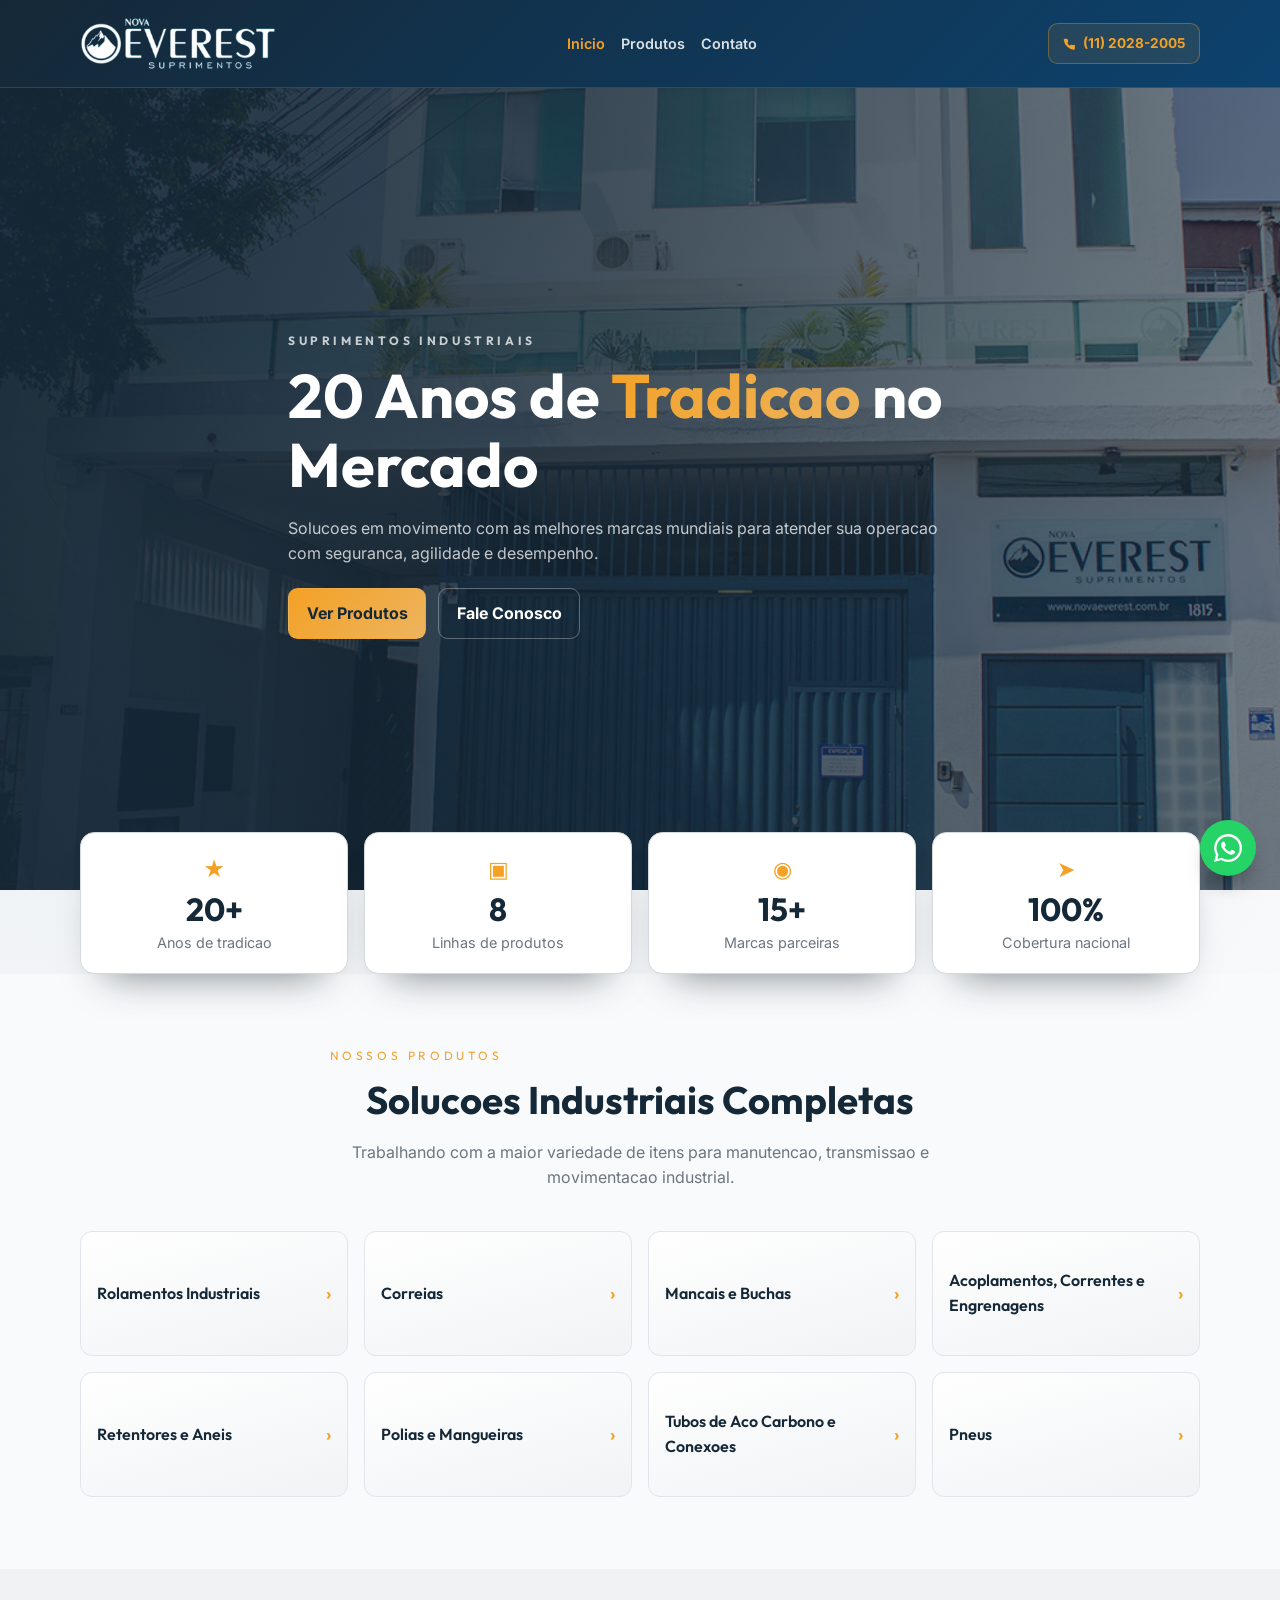
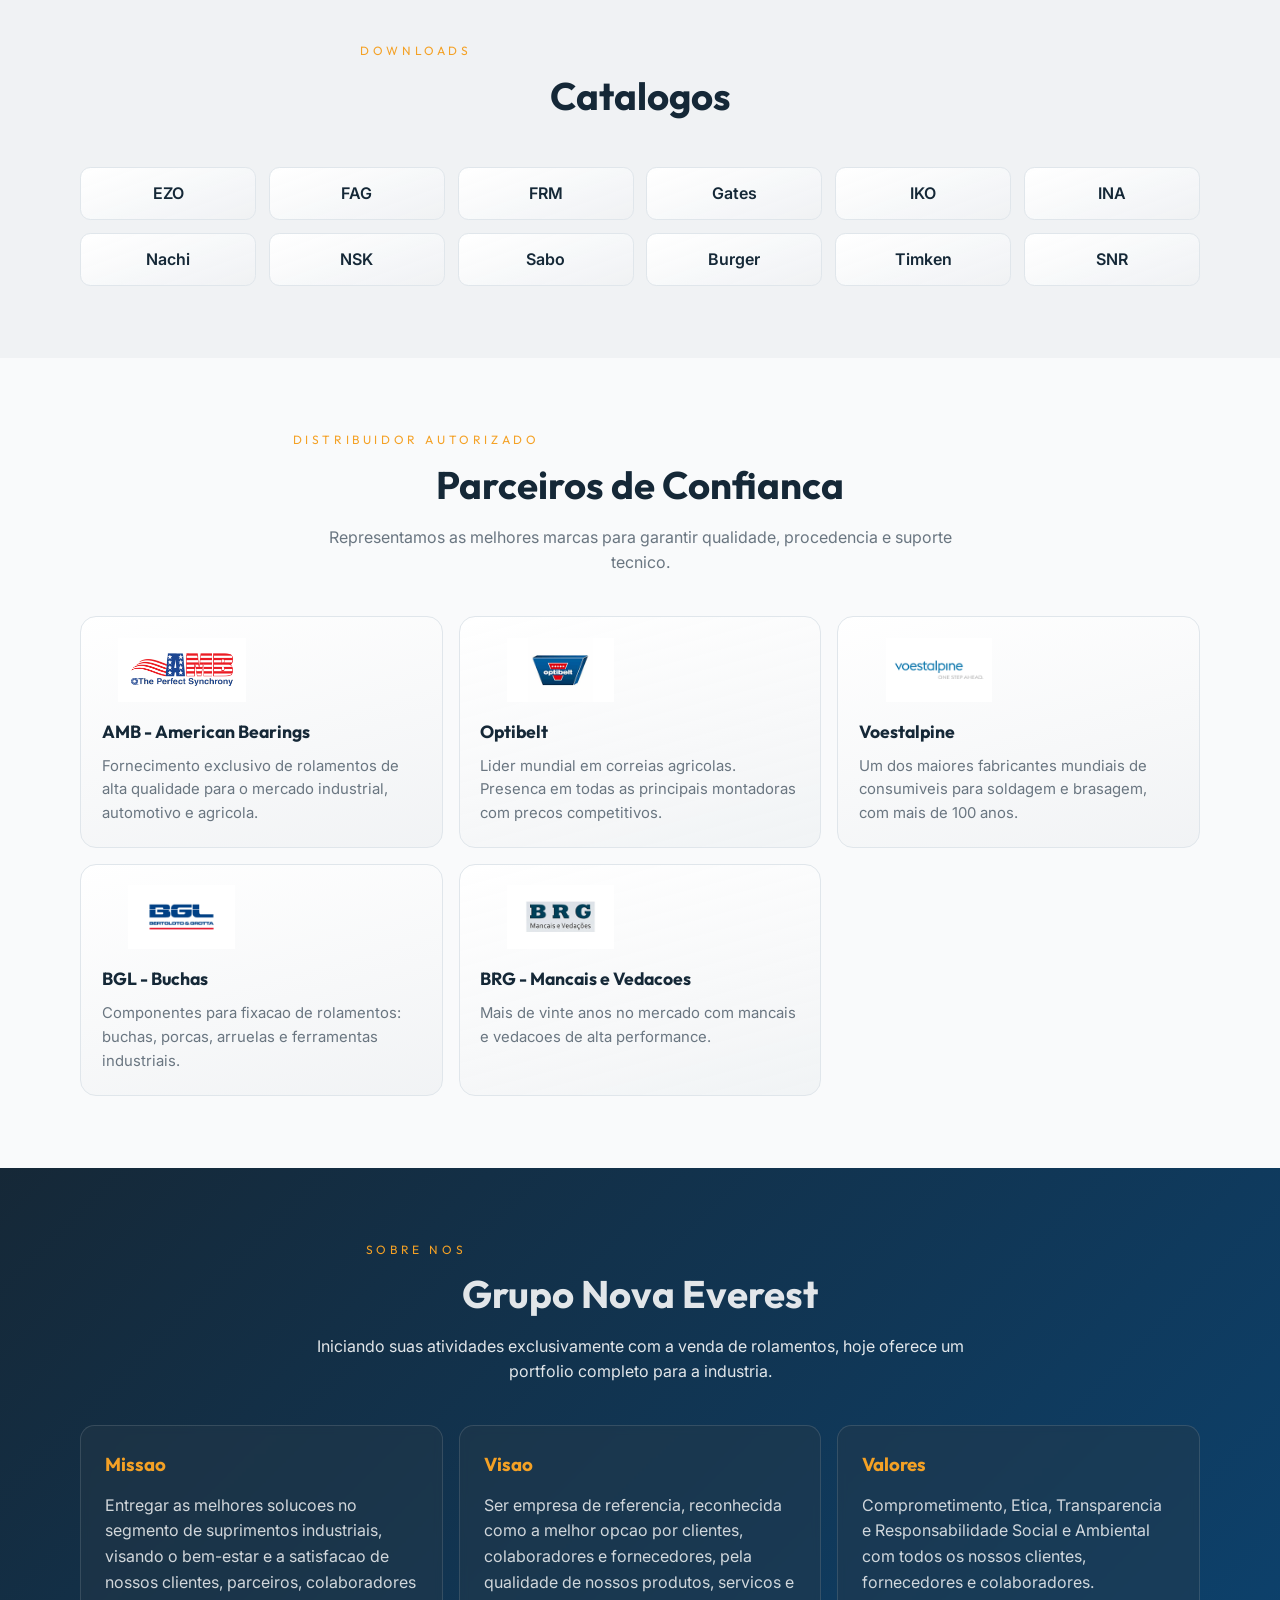
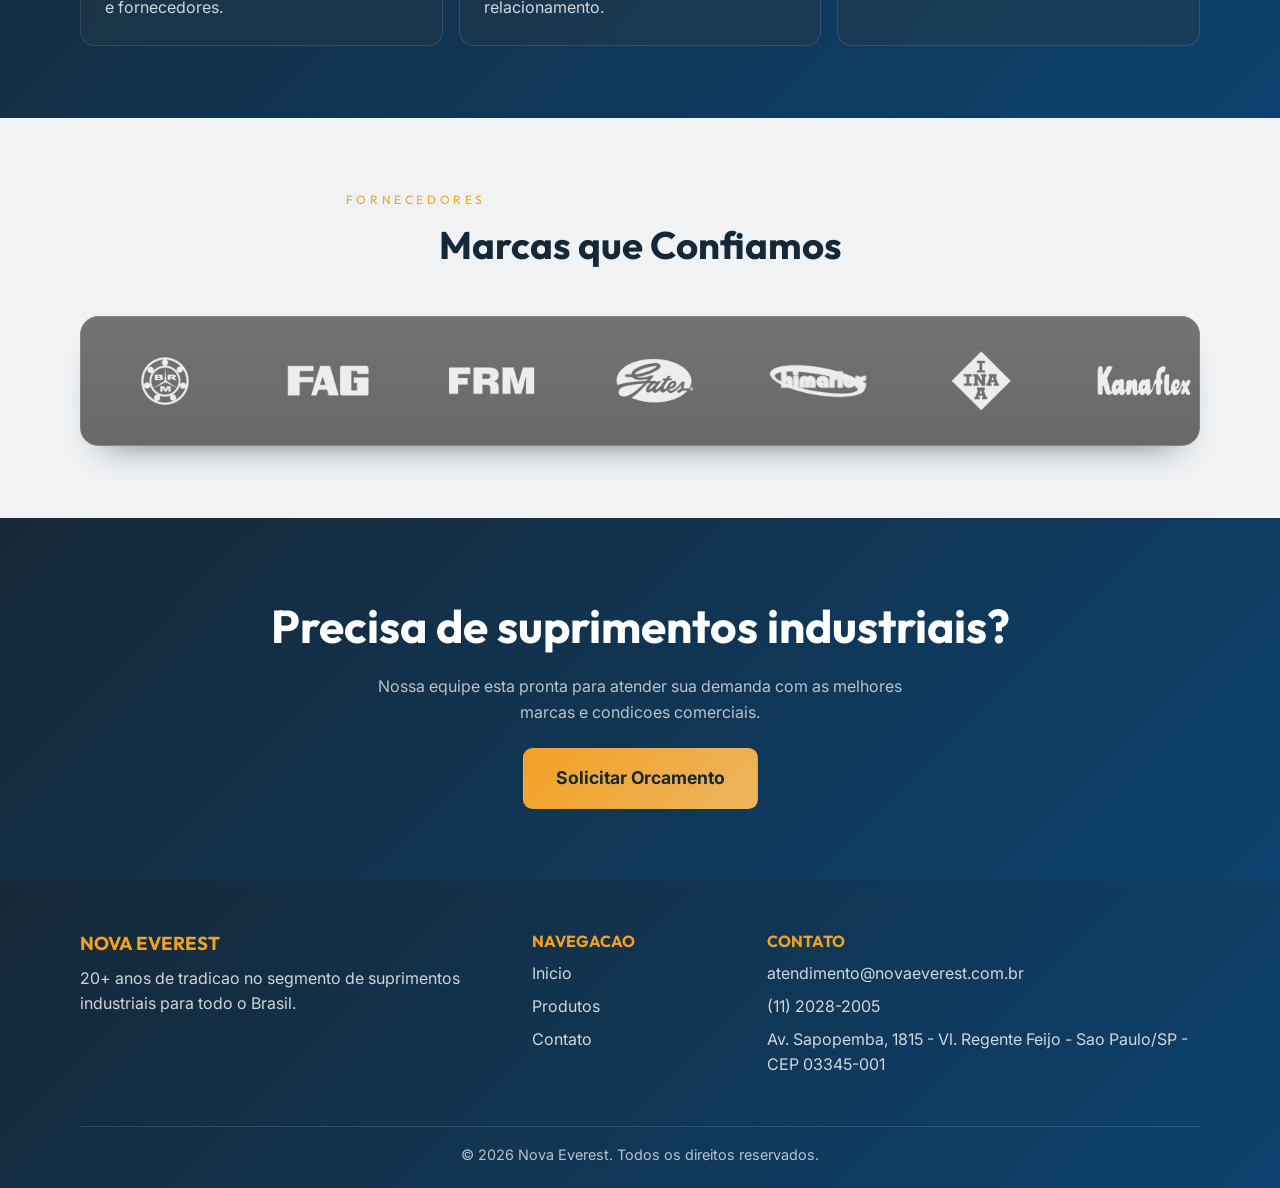
==== index.html @ 8816a041 "feat: recria site Nova Everest com layout atualizado e assets locais" ====
﻿<!doctype html>
<html lang="pt-BR">
  <head>
    <meta charset="UTF-8" />
    <meta name="viewport" content="width=device-width, initial-scale=1.0" />
    <title>Nova Everest | Suprimentos Industriais</title>
    <meta name="description" content="Solucoes em suprimentos industriais com mais de 20 anos de tradicao." />
    <link rel="preconnect" href="https://fonts.googleapis.com" />
    <link rel="preconnect" href="https://fonts.gstatic.com" crossorigin />
    <link href="https://fonts.googleapis.com/css2?family=Inter:wght@400;500;600;700;800;900&family=Outfit:wght@400;500;600;700;800;900&display=swap" rel="stylesheet" />
    <link rel="stylesheet" href="./styles.css" />
    <link rel="icon" type="image/png" href="./assets/favicon-nova-everest-round.png" />
  </head>
  <body>
    <header class="site-header">
      <div class="section-container nav-wrap">
        <a class="brand" href="./index.html" aria-label="Nova Everest">
          <img class="brand-logo" src="./assets/logo-nova-everest-clean.png" alt="Nova Everest" />
        </a>

        <button class="mobile-toggle" type="button" aria-label="Abrir menu" aria-expanded="false" data-menu-toggle>
          <span></span><span></span><span></span>
        </button>

        <nav class="main-nav" data-menu>
          <a class="is-active" href="./index.html">Inicio</a>
          <a href="./produtos.html">Produtos</a>
          <a href="./contato.html">Contato</a>
          <a class="phone-btn phone-btn-mobile" href="tel:+551120282005">(11) 2028-2005</a>
        </nav>

        <a class="phone-btn" href="tel:+551120282005">
          <svg viewBox="0 0 24 24" aria-hidden="true"><path d="M22 16.92v3a2 2 0 0 1-2.18 2A19.78 19.78 0 0 1 3 5.18 2 2 0 0 1 5 3h3a2 2 0 0 1 2 1.72c.12.86.33 1.7.62 2.5a2 2 0 0 1-.45 2.11L9.1 10.4a16 16 0 0 0 4.5 4.5l1.06-1.07a2 2 0 0 1 2.12-.45c.8.29 1.64.5 2.5.62A2 2 0 0 1 22 16.92z"/></svg>
          (11) 2028-2005
        </a>
      </div>
    </header>

    <main>
      <section class="hero section-padding">
        <div class="hero-bg" data-bg-images="./assets/fotos/Frente.jpg,./assets/fotos/16092019-IMG_8804.jpg,./assets/fotos/16092019-IMG_8681-HDR.jpg,./assets/fotos/16092019-IMG_8657-HDR.jpg"></div>
        <div class="section-container hero-content reveal fade-in">
          <p class="kicker">SUPRIMENTOS INDUSTRIAIS</p>
          <h1>20 Anos de <span class="text-gradient-gold">Tradicao</span> no Mercado</h1>
          <p>Solucoes em movimento com as melhores marcas mundiais para atender sua operacao com seguranca, agilidade e desempenho.</p>
          <div class="hero-actions">
            <a class="btn btn-gold" href="./produtos.html">Ver Produtos</a>
            <a class="btn btn-ghost" href="./contato.html">Fale Conosco</a>
          </div>
        </div>
      </section>

      <section class="metrics-wrap">
        <div class="section-container metrics-grid">
          <article class="metric-card reveal slide-up"><span class="metric-icon">★</span><strong>20+</strong><p>Anos de tradicao</p></article>
          <article class="metric-card reveal slide-up"><span class="metric-icon">▣</span><strong>8</strong><p>Linhas de produtos</p></article>
          <article class="metric-card reveal slide-up"><span class="metric-icon">◉</span><strong>15+</strong><p>Marcas parceiras</p></article>
          <article class="metric-card reveal slide-up"><span class="metric-icon">➤</span><strong>100%</strong><p>Cobertura nacional</p></article>
        </div>
      </section>

      <section class="section-padding industrial-texture">
        <div class="section-container">
          <header class="section-heading reveal fade-in">
            <p class="label">NOSSOS PRODUTOS</p>
            <h2>Solucoes Industriais Completas</h2>
            <p>Trabalhando com a maior variedade de itens para manutencao, transmissao e movimentacao industrial.</p>
          </header>
          <div class="product-grid">
            <a href="./produtos.html#rolamentos-industriais" class="product-card">Rolamentos Industriais <span>›</span></a>
            <a href="./produtos.html#correias" class="product-card">Correias <span>›</span></a>
            <a href="./produtos.html#mancais-e-buchas" class="product-card">Mancais e Buchas <span>›</span></a>
            <a href="./produtos.html#acoplamentos-correntes-e-engrenagens" class="product-card">Acoplamentos, Correntes e Engrenagens <span>›</span></a>
            <a href="./produtos.html#retentores-e-aneis" class="product-card">Retentores e Aneis <span>›</span></a>
            <a href="./produtos.html#polias-e-mangueiras" class="product-card">Polias e Mangueiras <span>›</span></a>
            <a href="./produtos.html#tubos-de-aco-carbono-e-conexoes" class="product-card">Tubos de Aco Carbono e Conexoes <span>›</span></a>
            <a href="./produtos.html#pneus" class="product-card">Pneus <span>›</span></a>
          </div>
        </div>
      </section>

      <section class="section-padding surface-alt" id="catalogos">
        <div class="section-container">
          <header class="section-heading reveal fade-in">
            <p class="label">DOWNLOADS</p>
            <h2>Catalogos</h2>
          </header>
          <div class="catalog-grid">
            <a target="_blank" rel="noopener" href="./assets/catalogos/catalogo-ezo.pdf">EZO</a>
            <a target="_blank" rel="noopener" href="./assets/catalogos/catalogo-fag.pdf">FAG</a>
            <a target="_blank" rel="noopener" href="./assets/catalogos/catalogo-frm.pdf">FRM</a>
            <a target="_blank" rel="noopener" href="./assets/catalogos/Catalogo-GATES.pdf">Gates</a>
            <a target="_blank" rel="noopener" href="./assets/catalogos/catalogo-iko.pdf">IKO</a>
            <a target="_blank" rel="noopener" href="./assets/catalogos/catalogo-ina.pdf">INA</a>
            <a target="_blank" rel="noopener" href="./assets/catalogos/catalogo-nachi.pdf">Nachi</a>
            <a target="_blank" rel="noopener" href="./assets/catalogos/catalogo-nsk.pdf">NSK</a>
            <a target="_blank" rel="noopener" href="./assets/catalogos/catalogo-sabo.pdf">Sabo</a>
            <a target="_blank" rel="noopener" href="./assets/catalogos/catalogos-burger.pdf">Burger</a>
            <a target="_blank" rel="noopener" href="./assets/catalogos/catalogo-timken.pdf">Timken</a>
            <a target="_blank" rel="noopener" href="./assets/catalogos/catalogo-snr.pdf">SNR</a>
          </div>
        </div>
      </section>

      <section class="section-padding">
        <div class="section-container">
          <header class="section-heading reveal fade-in">
            <p class="label">DISTRIBUIDOR AUTORIZADO</p>
            <h2>Parceiros de Confianca</h2>
            <p>Representamos as melhores marcas para garantir qualidade, procedencia e suporte tecnico.</p>
          </header>
          <div class="partner-grid">
            <article class="partner-card"><img src="./assets/distribuidores/Logo-AMB.png" alt="AMB" loading="lazy"/><h3>AMB - American Bearings</h3><p>Fornecimento exclusivo de rolamentos de alta qualidade para o mercado industrial, automotivo e agricola.</p></article>
            <article class="partner-card"><img src="./assets/distribuidores/parceiro03.png" alt="Optibelt" loading="lazy"/><h3>Optibelt</h3><p>Lider mundial em correias agricolas. Presenca em todas as principais montadoras com precos competitivos.</p></article>
            <article class="partner-card"><img src="./assets/distribuidores/parceiro01.png" alt="Voestalpine" loading="lazy"/><h3>Voestalpine</h3><p>Um dos maiores fabricantes mundiais de consumiveis para soldagem e brasagem, com mais de 100 anos.</p></article>
            <article class="partner-card"><img src="./assets/distribuidores/parceiro02.png" alt="BGL" loading="lazy"/><h3>BGL - Buchas</h3><p>Componentes para fixacao de rolamentos: buchas, porcas, arruelas e ferramentas industriais.</p></article>
            <article class="partner-card"><img src="./assets/distribuidores/parceiro04.png" alt="BRG" loading="lazy"/><h3>BRG - Mancais e Vedacoes</h3><p>Mais de vinte anos no mercado com mancais e vedacoes de alta performance.</p></article>
          </div>
        </div>
      </section>

      <section class="section-padding gradient-navy">
        <div class="section-container">
          <header class="section-heading section-heading-light reveal fade-in">
            <p class="label">SOBRE NOS</p>
            <h2>Grupo Nova Everest</h2>
            <p>Iniciando suas atividades exclusivamente com a venda de rolamentos, hoje oferece um portfolio completo para a industria.</p>
          </header>
          <div class="mvv-grid">
            <article class="mvv-card"><h3>Missao</h3><p>Entregar as melhores solucoes no segmento de suprimentos industriais, visando o bem-estar e a satisfacao de nossos clientes, parceiros, colaboradores e fornecedores.</p></article>
            <article class="mvv-card"><h3>Visao</h3><p>Ser empresa de referencia, reconhecida como a melhor opcao por clientes, colaboradores e fornecedores, pela qualidade de nossos produtos, servicos e relacionamento.</p></article>
            <article class="mvv-card"><h3>Valores</h3><p>Comprometimento, Etica, Transparencia e Responsabilidade Social e Ambiental com todos os nossos clientes, fornecedores e colaboradores.</p></article>
          </div>
        </div>
      </section>

      <section class="section-padding surface-alt">
        <div class="section-container">
          <header class="section-heading reveal fade-in">
            <p class="label">FORNECEDORES</p>
            <h2>Marcas que Confiamos</h2>
          </header>
          <div class="logo-marquee" aria-label="Marcas fornecedoras">
            <div class="logo-track">
              <img src="./assets/fornecedores/logo15.png" alt="Fornecedor 15" loading="lazy" />
              <img src="./assets/fornecedores/logo01.png" alt="Fornecedor 1" loading="lazy" />
              <img src="./assets/fornecedores/logo03.png" alt="Fornecedor 3" loading="lazy" />
              <img src="./assets/fornecedores/logo05.png" alt="Fornecedor 5" loading="lazy" />
              <img src="./assets/fornecedores/logo02.png" alt="Fornecedor 2" loading="lazy" />
              <img src="./assets/fornecedores/logo08.png" alt="Fornecedor 8" loading="lazy" />
              <img src="./assets/fornecedores/logo13.png" alt="Fornecedor 13" loading="lazy" />
              <img src="./assets/fornecedores/logo12.png" alt="Fornecedor 12" loading="lazy" />
              <img src="./assets/fornecedores/logo04.png" alt="Fornecedor 4" loading="lazy" />
              <img src="./assets/fornecedores/logo11.png" alt="Fornecedor 11" loading="lazy" />
              <img src="./assets/fornecedores/logo14.png" alt="Fornecedor 14" loading="lazy" />
              <img src="./assets/fornecedores/logo09.png" alt="Fornecedor 9" loading="lazy" />
              <img src="./assets/fornecedores/logo07.png" alt="Fornecedor 7" loading="lazy" />
              <img src="./assets/fornecedores/logo06.png" alt="Fornecedor 6" loading="lazy" />
              <img src="./assets/fornecedores/logo10.png" alt="Fornecedor 10" loading="lazy" />

              <img src="./assets/fornecedores/logo15.png" alt="" loading="lazy" aria-hidden="true" />
              <img src="./assets/fornecedores/logo01.png" alt="" loading="lazy" aria-hidden="true" />
              <img src="./assets/fornecedores/logo03.png" alt="" loading="lazy" aria-hidden="true" />
              <img src="./assets/fornecedores/logo05.png" alt="" loading="lazy" aria-hidden="true" />
              <img src="./assets/fornecedores/logo02.png" alt="" loading="lazy" aria-hidden="true" />
              <img src="./assets/fornecedores/logo08.png" alt="" loading="lazy" aria-hidden="true" />
              <img src="./assets/fornecedores/logo13.png" alt="" loading="lazy" aria-hidden="true" />
              <img src="./assets/fornecedores/logo12.png" alt="" loading="lazy" aria-hidden="true" />
              <img src="./assets/fornecedores/logo04.png" alt="" loading="lazy" aria-hidden="true" />
              <img src="./assets/fornecedores/logo11.png" alt="" loading="lazy" aria-hidden="true" />
              <img src="./assets/fornecedores/logo14.png" alt="" loading="lazy" aria-hidden="true" />
              <img src="./assets/fornecedores/logo09.png" alt="" loading="lazy" aria-hidden="true" />
              <img src="./assets/fornecedores/logo07.png" alt="" loading="lazy" aria-hidden="true" />
              <img src="./assets/fornecedores/logo06.png" alt="" loading="lazy" aria-hidden="true" />
              <img src="./assets/fornecedores/logo10.png" alt="" loading="lazy" aria-hidden="true" />
            </div>
          </div>
        </div>
      </section>

      <section class="section-padding gradient-navy final-cta">
        <div class="section-container reveal fade-in">
          <h2>Precisa de suprimentos industriais?</h2>
          <p>Nossa equipe esta pronta para atender sua demanda com as melhores marcas e condicoes comerciais.</p>
          <a class="btn btn-gold btn-lg" href="./contato.html">Solicitar Orcamento</a>
        </div>
      </section>
    </main>

    <footer class="site-footer">
      <div class="section-container footer-grid">
        <div>
          <h3>NOVA EVEREST</h3>
          <p>20+ anos de tradicao no segmento de suprimentos industriais para todo o Brasil.</p>
        </div>
        <div>
          <h4>NAVEGACAO</h4>
          <a href="./index.html">Inicio</a>
          <a href="./produtos.html">Produtos</a>
          <a href="./contato.html">Contato</a>
        </div>
        <div>
          <h4>CONTATO</h4>
          <a href="mailto:atendimento@novaeverest.com.br">atendimento@novaeverest.com.br</a>
          <a href="tel:+551120282005">(11) 2028-2005</a>
          <p>Av. Sapopemba, 1815 - Vl. Regente Feijo - Sao Paulo/SP - CEP 03345-001</p>
        </div>
      </div>
      <div class="section-container footer-copy">© 2026 Nova Everest. Todos os direitos reservados.</div>
    </footer>

    <a class="whatsapp-float" href="https://wa.me/551120282005" target="_blank" rel="noopener" aria-label="Falar no WhatsApp">
      <svg viewBox="0 0 24 24" aria-hidden="true"><path d="M20.52 3.48A11.86 11.86 0 0 0 12.06 0 11.94 11.94 0 0 0 1.68 17.87L0 24l6.3-1.65A11.93 11.93 0 0 0 12 24h.05A11.95 11.95 0 0 0 24 12.06a11.85 11.85 0 0 0-3.48-8.58Zm-8.46 18.5h-.04a9.88 9.88 0 0 1-5.03-1.38l-.36-.21-3.74.98 1-3.65-.24-.37a9.9 9.9 0 1 1 8.41 4.63Zm5.43-7.41c-.3-.15-1.76-.87-2.03-.97-.27-.1-.47-.15-.66.15-.2.3-.76.97-.93 1.16-.17.2-.34.23-.64.08-.3-.15-1.26-.46-2.4-1.46a8.98 8.98 0 0 1-1.66-2.06c-.18-.3-.02-.46.13-.6.13-.13.3-.34.45-.5.15-.17.2-.3.3-.5.1-.2.05-.37-.02-.52-.08-.15-.67-1.62-.92-2.22-.24-.57-.48-.5-.66-.5h-.56c-.2 0-.52.08-.8.37-.27.3-1.03 1-1.03 2.45 0 1.45 1.05 2.86 1.2 3.06.15.2 2.06 3.14 5 4.4.7.3 1.25.48 1.67.61.7.22 1.33.19 1.84.12.56-.08 1.76-.72 2-1.42.25-.7.25-1.3.17-1.42-.08-.12-.27-.2-.57-.35Z"/></svg>
    </a>

    <script src="./script.js"></script>
  </body>
</html>
---- styles.css ----
﻿:root {
  --navy: 207 44% 15%;
  --navy-light: 207 30% 22%;
  --petrol: 207 80% 24%;
  --petrol-light: 207 60% 35%;
  --gold: 36 90% 55%;
  --gold-light: 36 80% 65%;
  --steel: 210 10% 60%;
  --steel-light: 210 15% 85%;
  --surface: 210 20% 98%;
  --surface-alt: 210 15% 95%;
  --background: 210 20% 98%;
  --foreground: 207 44% 15%;
  --card: 0 0% 100%;
  --muted-foreground: 207 10% 46%;
  --border: 210 20% 90%;
}

* { box-sizing: border-box; }
html { scroll-behavior: smooth; }
body {
  margin: 0;
  font-family: "Inter", sans-serif;
  background:
    radial-gradient(circle at 12% 4%, hsl(var(--petrol) / 0.07), transparent 35%),
    hsl(var(--background));
  color: hsl(var(--foreground));
  line-height: 1.6;
}

a { color: inherit; text-decoration: none; }
img { max-width: 100%; display: block; }

.section-container {
  width: min(1120px, 100% - 2rem);
  margin-inline: auto;
}

.section-padding {
  padding-block: 4.5rem;
}
.surface-alt { background: hsl(var(--surface-alt)); }
.gradient-navy {
  background: linear-gradient(135deg, hsl(var(--navy)), hsl(var(--petrol)));
}
.text-gradient-gold {
  background: linear-gradient(135deg, hsl(var(--gold)), hsl(var(--gold-light)));
  -webkit-background-clip: text;
  background-clip: text;
  color: transparent;
}
.industrial-texture {
  background-image:
    linear-gradient(hsl(var(--surface)), hsl(var(--surface))),
    radial-gradient(circle at 1px 1px, hsl(var(--navy) / 0.1) 1px, transparent 1px);
  background-size: auto, 22px 22px;
}

.site-header {
  position: fixed;
  inset: 0 0 auto;
  z-index: 50;
  background: linear-gradient(135deg, hsl(var(--navy)), hsl(var(--petrol)));
  border-bottom: 1px solid hsl(var(--gold) / 0.2);
}

.nav-wrap {
  min-height: 5.45rem;
  display: flex;
  align-items: center;
  justify-content: space-between;
  gap: 1rem;
}

.brand { display: flex; align-items: center; gap: 0.75rem; }
.brand-logo {
  width: 196px;
  height: 58px;
  object-fit: contain;
  object-position: left center;
}

.main-nav { display: flex; align-items: center; gap: 1rem; }
.main-nav a {
  color: hsl(0 0% 100% / 0.85);
  font-size: 0.9rem;
  font-weight: 600;
}
.main-nav a:hover,
.main-nav a.is-active { color: hsl(var(--gold)); }

.phone-btn {
  display: inline-flex;
  align-items: center;
  gap: 0.45rem;
  color: hsl(var(--gold));
  border: 1px solid hsl(var(--gold) / 0.35);
  background: hsl(var(--gold) / 0.1);
  padding: 0.55rem 0.85rem;
  border-radius: 0.6rem;
  font-weight: 700;
  font-size: 0.85rem;
}
.phone-btn svg {
  width: 14px;
  height: 14px;
  fill: currentColor;
}
.phone-btn-mobile { display: none; }

.mobile-toggle {
  display: none;
  background: transparent;
  border: 1px solid hsl(var(--gold) / 0.4);
  border-radius: 0.5rem;
  width: 44px;
  height: 44px;
  padding: 0.55rem;
}
.mobile-toggle span {
  display: block;
  height: 2px;
  width: 100%;
  background: #fff;
}
.mobile-toggle span + span { margin-top: 6px; }

.hero {
  min-height: 90vh;
  position: relative;
  display: flex;
  align-items: center;
  margin-top: 5rem;
  overflow: hidden;
}
.hero-bg {
  position: absolute;
  inset: 0;
  background-image: linear-gradient(90deg, hsl(var(--navy) / 0.95), hsl(var(--navy) / 0.8), hsl(var(--navy) / 0.6)), url('./assets/fotos/Frente.jpg');
  background-size: cover;
  background-position: center;
  transition: opacity 0.6s ease;
  animation: hero-pan 18s ease-in-out infinite alternate;
}
.hero-bg.is-fading {
  opacity: 0.35;
}
.hero-content {
  position: relative;
  z-index: 2;
  max-width: 44rem;
}
.kicker {
  margin: 0;
  font-family: "Outfit", sans-serif;
  color: hsl(var(--gold));
  letter-spacing: 0.3em;
  text-transform: uppercase;
  font-weight: 700;
  font-size: 0.75rem;
}
.hero h1,
.page-head h1 {
  margin: 0.75rem 0;
  font-family: "Outfit", sans-serif;
  font-size: clamp(2.1rem, 4.8vw, 4rem);
  color: #fff;
  line-height: 1.12;
}
.hero p,
.page-head p { color: hsl(0 0% 100% / 0.75); max-width: 42rem; }
.hero-actions { display: flex; flex-wrap: wrap; gap: 0.75rem; margin-top: 1.3rem; }

.btn {
  display: inline-flex;
  align-items: center;
  justify-content: center;
  border-radius: 0.6rem;
  border: 1px solid transparent;
  padding: 0.75rem 1.1rem;
  font-weight: 700;
  transition: 180ms ease;
}
.btn:hover { transform: translateY(-2px); }
.btn-gold {
  background: linear-gradient(135deg, hsl(var(--gold)), hsl(var(--gold-light)));
  color: hsl(var(--navy));
}
.btn-ghost {
  border-color: hsl(0 0% 100% / 0.3);
  color: #fff;
}
.btn-ghost:hover { background: hsl(0 0% 100% / 0.1); }
.btn-primary { background: hsl(var(--petrol)); color: #fff; width: 100%; }
.btn-whatsapp { background: #25d366; color: #fff; width: 100%; }
.btn-lg { font-size: 1.1rem; padding: 0.95rem 2rem; }

.metrics-wrap { margin-top: -3.6rem; position: relative; z-index: 3; }
.metrics-grid {
  display: grid;
  grid-template-columns: repeat(4, 1fr);
  gap: 1rem;
}
.metric-card {
  background: hsl(0 0% 100%);
  border-radius: 0.9rem;
  box-shadow: 0 24px 42px -26px hsl(var(--navy) / 0.65);
  border: 1px solid hsl(var(--steel-light));
  text-align: center;
  padding: 1.15rem;
}
.metric-card strong {
  display: block;
  font-family: "Outfit", sans-serif;
  font-size: 2rem;
  line-height: 1;
  margin: 0.4rem 0;
}
.metric-card p { margin: 0; color: hsl(var(--muted-foreground)); font-size: 0.9rem; }
.metric-icon { color: hsl(var(--gold)); font-size: 1.35rem; }

.section-heading { text-align: center; margin-bottom: 2.5rem; }
.section-heading .label {
  margin: 0 0 0.35rem;
  font-family: "Outfit", sans-serif;
  color: hsl(var(--gold));
  text-transform: uppercase;
  letter-spacing: 0.3em;
  font-size: 0.75rem;
  display: block;
  width: 100%;
  text-align: center;
}
.section-heading h2 {
  margin: 0;
  font-family: "Outfit", sans-serif;
  font-size: clamp(1.8rem, 3vw, 2.6rem);
  text-align: center;
}
.section-heading p { color: hsl(var(--muted-foreground)); max-width: 42rem; margin: 0.5rem auto 0; }
.section-heading-light h2,
.section-heading-light p { color: hsl(0 0% 100% / 0.88); }

.product-grid {
  display: grid;
  grid-template-columns: repeat(4, minmax(0, 1fr));
  gap: 1rem;
}
.product-card {
  background:
    linear-gradient(165deg, hsl(0 0% 100% / 0.96), hsl(var(--surface-alt) / 0.92));
  border: 1px solid hsl(var(--border));
  border-radius: 0.75rem;
  padding: 1rem;
  min-height: 125px;
  font-family: "Outfit", sans-serif;
  font-weight: 600;
  display: flex;
  justify-content: space-between;
  align-items: center;
  gap: 0.75rem;
  transition: 180ms ease;
}
.product-card span { color: hsl(var(--gold)); font-size: 1.2rem; }
.product-card:hover {
  transform: translateY(-4px);
  border-color: hsl(var(--gold) / 0.5);
  box-shadow: 0 12px 24px -18px hsl(var(--navy) / 0.45);
}

.catalog-grid {
  display: grid;
  grid-template-columns: repeat(6, minmax(0, 1fr));
  gap: 0.8rem;
}
.catalog-grid a {
  border: 1px solid hsl(var(--border));
  background: linear-gradient(160deg, hsl(0 0% 100% / 0.98), hsl(var(--surface-alt) / 0.95));
  border-radius: 0.65rem;
  padding: 0.8rem 0.65rem;
  text-align: center;
  font-weight: 600;
  transition: 180ms ease;
}
.catalog-grid a:hover {
  border-color: hsl(var(--gold) / 0.5);
  color: hsl(var(--petrol));
}
.catalog-grid-large { grid-template-columns: repeat(4, minmax(0, 1fr)); }

.partner-grid {
  display: grid;
  grid-template-columns: repeat(3, minmax(0, 1fr));
  gap: 1rem;
}
.partner-card {
  background: linear-gradient(165deg, hsl(0 0% 100% / 0.98), hsl(var(--surface-alt) / 0.9));
  border: 1px solid hsl(var(--border));
  border-radius: 1rem;
  padding: 1.3rem;
  transition: 180ms ease;
}
.partner-card:hover {
  transform: translateY(-4px);
  box-shadow: 0 20px 28px -24px hsl(var(--navy) / 0.6);
}
.partner-card img {
  height: 64px;
  width: min(100%, 160px);
  object-fit: contain;
  margin-bottom: 1rem;
}
.partner-card h3 {
  margin: 0;
  font-family: "Outfit", sans-serif;
  font-size: 1.1rem;
}
.partner-card p { margin: 0.55rem 0 0; color: hsl(var(--muted-foreground)); font-size: 0.93rem; }

.mvv-grid {
  margin-top: 2rem;
  display: grid;
  grid-template-columns: repeat(3, minmax(0, 1fr));
  gap: 1rem;
}
.mvv-card {
  background: hsl(var(--navy-light) / 0.45);
  border: 1px solid hsl(0 0% 100% / 0.12);
  border-radius: 0.9rem;
  padding: 1.5rem;
  backdrop-filter: blur(4px);
}
.mvv-card h3 {
  margin: 0;
  color: hsl(var(--gold));
  font-family: "Outfit", sans-serif;
}
.mvv-card p { margin: 0.8rem 0 0; color: hsl(0 0% 100% / 0.8); }

.logo-marquee {
  overflow: hidden;
  background: linear-gradient(180deg, hsl(0 0% 45%), hsl(0 0% 41%));
  border-radius: 1.15rem;
  border: 1px solid hsl(0 0% 100% / 0.15);
  padding: 1.7rem 1rem;
  box-shadow: 0 20px 34px -24px hsl(var(--navy) / 0.7);
}
.logo-track {
  display: flex;
  align-items: center;
  gap: 1.7rem;
  width: max-content;
  animation: marquee 30s linear infinite;
}
.logo-track img {
  width: 136px;
  height: 74px;
  object-fit: contain;
  filter: grayscale(1) brightness(2.5);
  opacity: 0.88;
  transition: 180ms ease;
}
.logo-track img:hover {
  filter: grayscale(0) brightness(1);
  opacity: 1;
}

.final-cta { text-align: center; }
.final-cta h2 {
  margin: 0;
  color: #fff;
  font-size: clamp(1.9rem, 3.6vw, 3rem);
  font-family: "Outfit", sans-serif;
}
.final-cta p { color: hsl(0 0% 100% / 0.7); max-width: 35rem; margin: 0.65rem auto 1.4rem; }

.page-head { margin-top: 5rem; }
.page-head .kicker { color: hsl(var(--gold)); }

.products-detail-grid {
  display: grid;
  grid-template-columns: repeat(4, minmax(0, 1fr));
  gap: 1rem;
}
.detail-card {
  background: hsl(var(--card));
  border: 1px solid hsl(var(--border));
  border-radius: 0.9rem;
  padding: 1.15rem;
}
.detail-card h3 {
  margin: 0;
  font-family: "Outfit", sans-serif;
  font-size: 1.1rem;
}
.detail-card p { margin: 0.6rem 0 1rem; color: hsl(var(--muted-foreground)); font-size: 0.94rem; }
.detail-card a { color: hsl(var(--gold)); font-weight: 700; }

.contact-grid {
  display: grid;
  grid-template-columns: 2fr 3fr;
  gap: 1rem;
}
.contact-info,
.form-wrap {
  background: hsl(var(--card));
  border: 1px solid hsl(var(--border));
  border-radius: 1rem;
  padding: 1.3rem;
}
.contact-info h2,
.form-wrap h2 {
  margin: 0 0 1rem;
  font-family: "Outfit", sans-serif;
}
.info-item + .info-item { margin-top: 0.9rem; }
.info-item h3 { margin: 0; font-size: 1rem; }
.info-item p,
.info-item a { margin: 0.2rem 0 0; color: hsl(var(--muted-foreground)); }

.contact-form label {
  display: grid;
  gap: 0.4rem;
  margin-bottom: 0.85rem;
  font-weight: 600;
  font-size: 0.95rem;
}
.contact-form input,
.contact-form textarea {
  border: 1px solid hsl(var(--border));
  border-radius: 0.65rem;
  padding: 0.72rem;
  font: inherit;
  background: hsl(var(--background));
}
.contact-form input:focus,
.contact-form textarea:focus {
  outline: 2px solid hsl(var(--petrol) / 0.35);
  border-color: hsl(var(--petrol));
}
.two-fields {
  display: grid;
  grid-template-columns: 1fr 1fr;
  gap: 0.75rem;
}

.map-wrap {
  margin-top: 2rem;
  border: 1px solid hsl(var(--border));
  border-radius: 0.9rem;
  overflow: hidden;
  height: 400px;
}
.map-wrap iframe { width: 100%; height: 100%; border: 0; }

.site-footer {
  background: linear-gradient(135deg, hsl(var(--navy)), hsl(var(--petrol)));
  color: hsl(0 0% 100% / 0.92);
}
.footer-grid {
  display: grid;
  grid-template-columns: 2fr 1fr 2fr;
  gap: 1.2rem;
  padding: 3rem 0 2rem;
}
.footer-grid h3,
.footer-grid h4 {
  margin: 0;
  color: hsl(var(--gold));
  font-family: "Outfit", sans-serif;
}
.footer-grid a,
.footer-grid p {
  margin-top: 0.45rem;
  display: block;
  color: hsl(0 0% 100% / 0.8);
}
.footer-copy {
  border-top: 1px solid hsl(0 0% 100% / 0.15);
  text-align: center;
  padding: 1rem 0 1.4rem;
  font-size: 0.9rem;
  color: hsl(0 0% 100% / 0.7);
}

.whatsapp-float {
  position: fixed;
  right: 1.5rem;
  bottom: 1.5rem;
  z-index: 50;
  width: 56px;
  height: 56px;
  border-radius: 50%;
  background: #25d366;
  color: #fff;
  display: grid;
  place-items: center;
  font-weight: 900;
  box-shadow: 0 14px 25px -12px rgb(0 0 0 / 0.6);
}
.whatsapp-float svg { width: 28px; height: 28px; fill: currentColor; }

.reveal {
  opacity: 0;
  transform: translateY(20px);
  transition: opacity 0.6s ease, transform 0.6s ease;
}
.reveal.visible {
  opacity: 1;
  transform: translateY(0);
}
.slide-up { transform: translateY(40px); }

@keyframes hero-pan {
  from { transform: scale(1) translateX(0); }
  to { transform: scale(1.05) translateX(-1.5%); }
}
@keyframes marquee {
  from { transform: translateX(0); }
  to { transform: translateX(-50%); }
}

@media (max-width: 1024px) {
  .metrics-grid,
  .product-grid,
  .products-detail-grid { grid-template-columns: repeat(2, minmax(0, 1fr)); }
  .catalog-grid { grid-template-columns: repeat(3, minmax(0, 1fr)); }
  .partner-grid,
  .mvv-grid,
  .footer-grid,
  .contact-grid { grid-template-columns: 1fr; }
  .logo-track img {
    width: 122px;
    height: 66px;
  }
}

@media (max-width: 768px) {
  .nav-wrap { min-height: 4.2rem; }
  .brand-logo { width: 168px; height: 50px; }
  .mobile-toggle { display: block; }
  .phone-btn { display: none; }
  .phone-btn-mobile { display: inline-flex; margin-top: 0.9rem; justify-content: center; }
  .main-nav {
    position: absolute;
    top: 100%;
    right: 0;
    left: 0;
    display: none;
    background: linear-gradient(135deg, hsl(var(--navy)), hsl(var(--petrol)));
    border-top: 1px solid hsl(var(--gold) / 0.2);
    padding: 1rem;
    flex-direction: column;
    align-items: flex-start;
  }
  .main-nav.is-open { display: flex; }
  .hero,
  .page-head { margin-top: 4rem; }
  .metrics-wrap { margin-top: -2rem; }
  .metrics-grid,
  .product-grid,
  .products-detail-grid,
  .catalog-grid,
  .catalog-grid-large,
  .two-fields { grid-template-columns: 1fr; }
  .section-padding { padding-block: 3.5rem; }
  .logo-marquee {
    padding: 1.2rem 0.7rem;
  }
  .logo-track {
    gap: 1.1rem;
  }
  .logo-track img {
    width: 102px;
    height: 56px;
  }
}
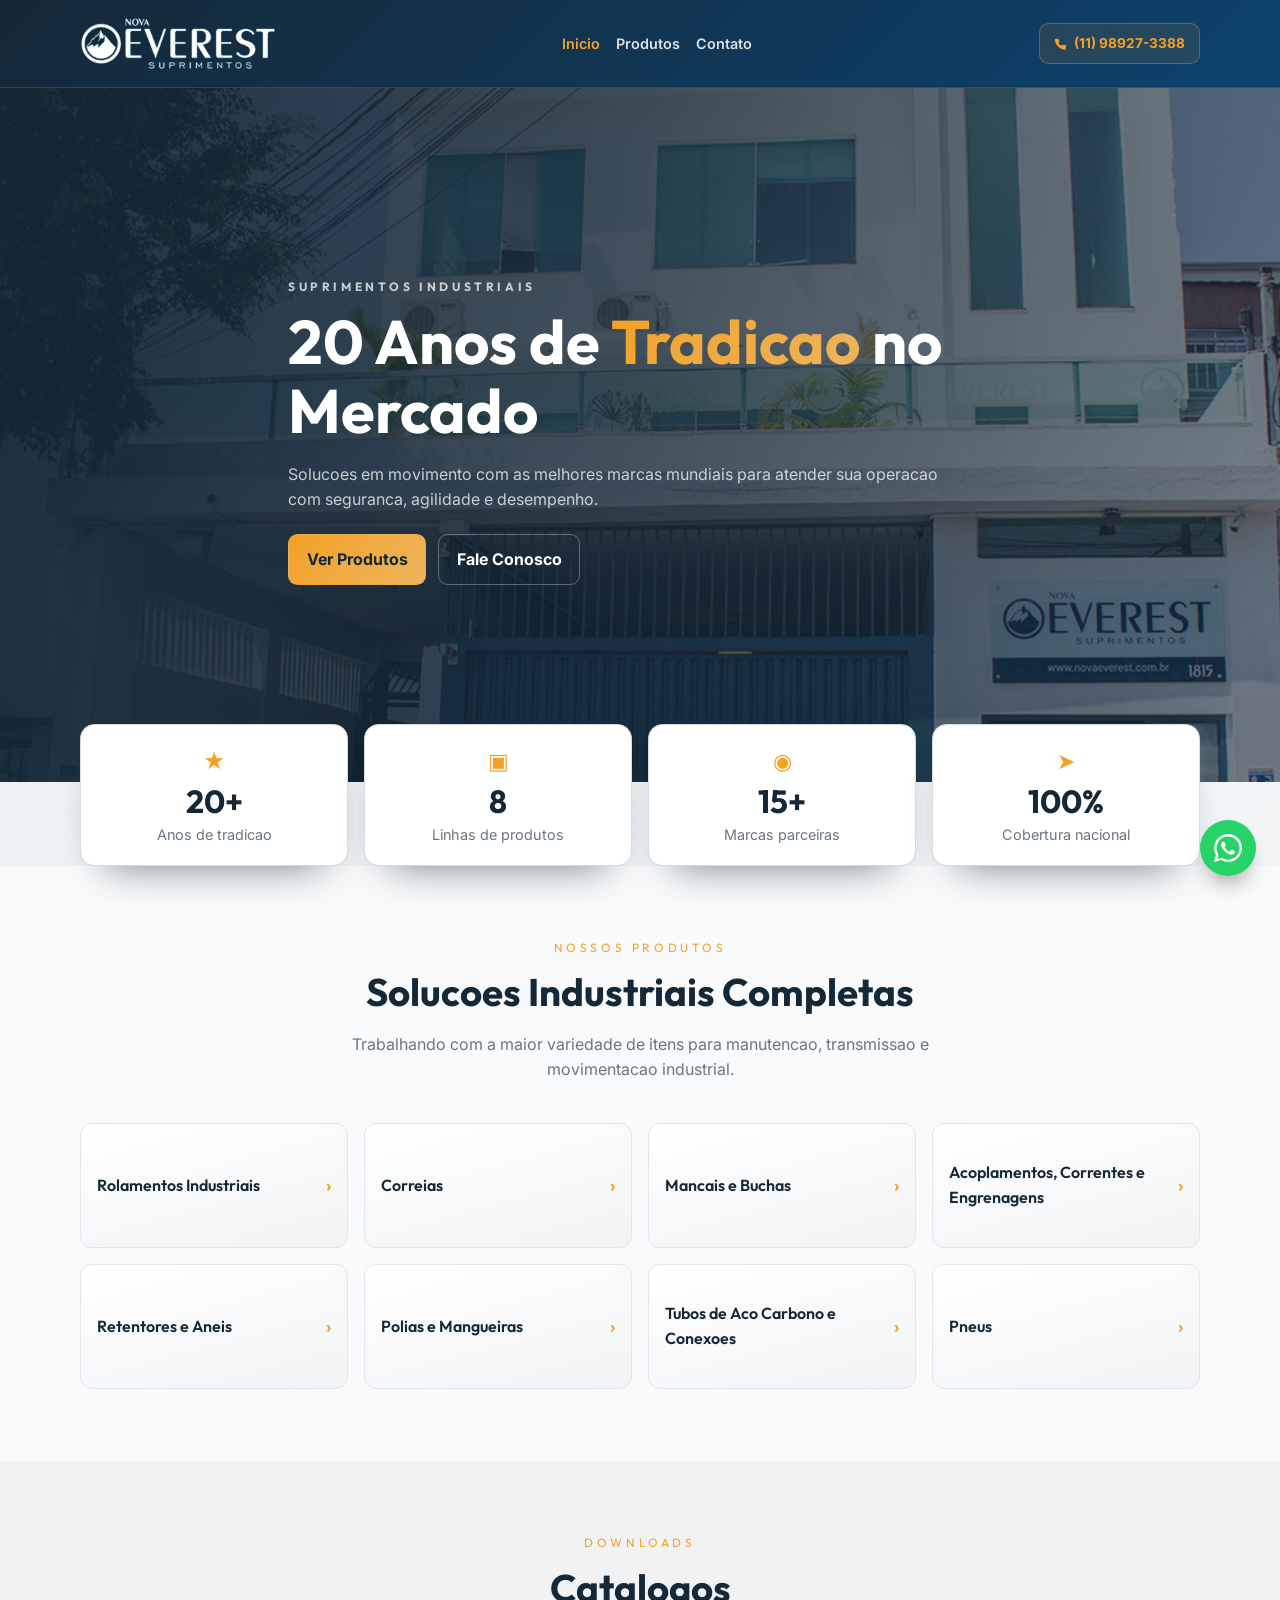
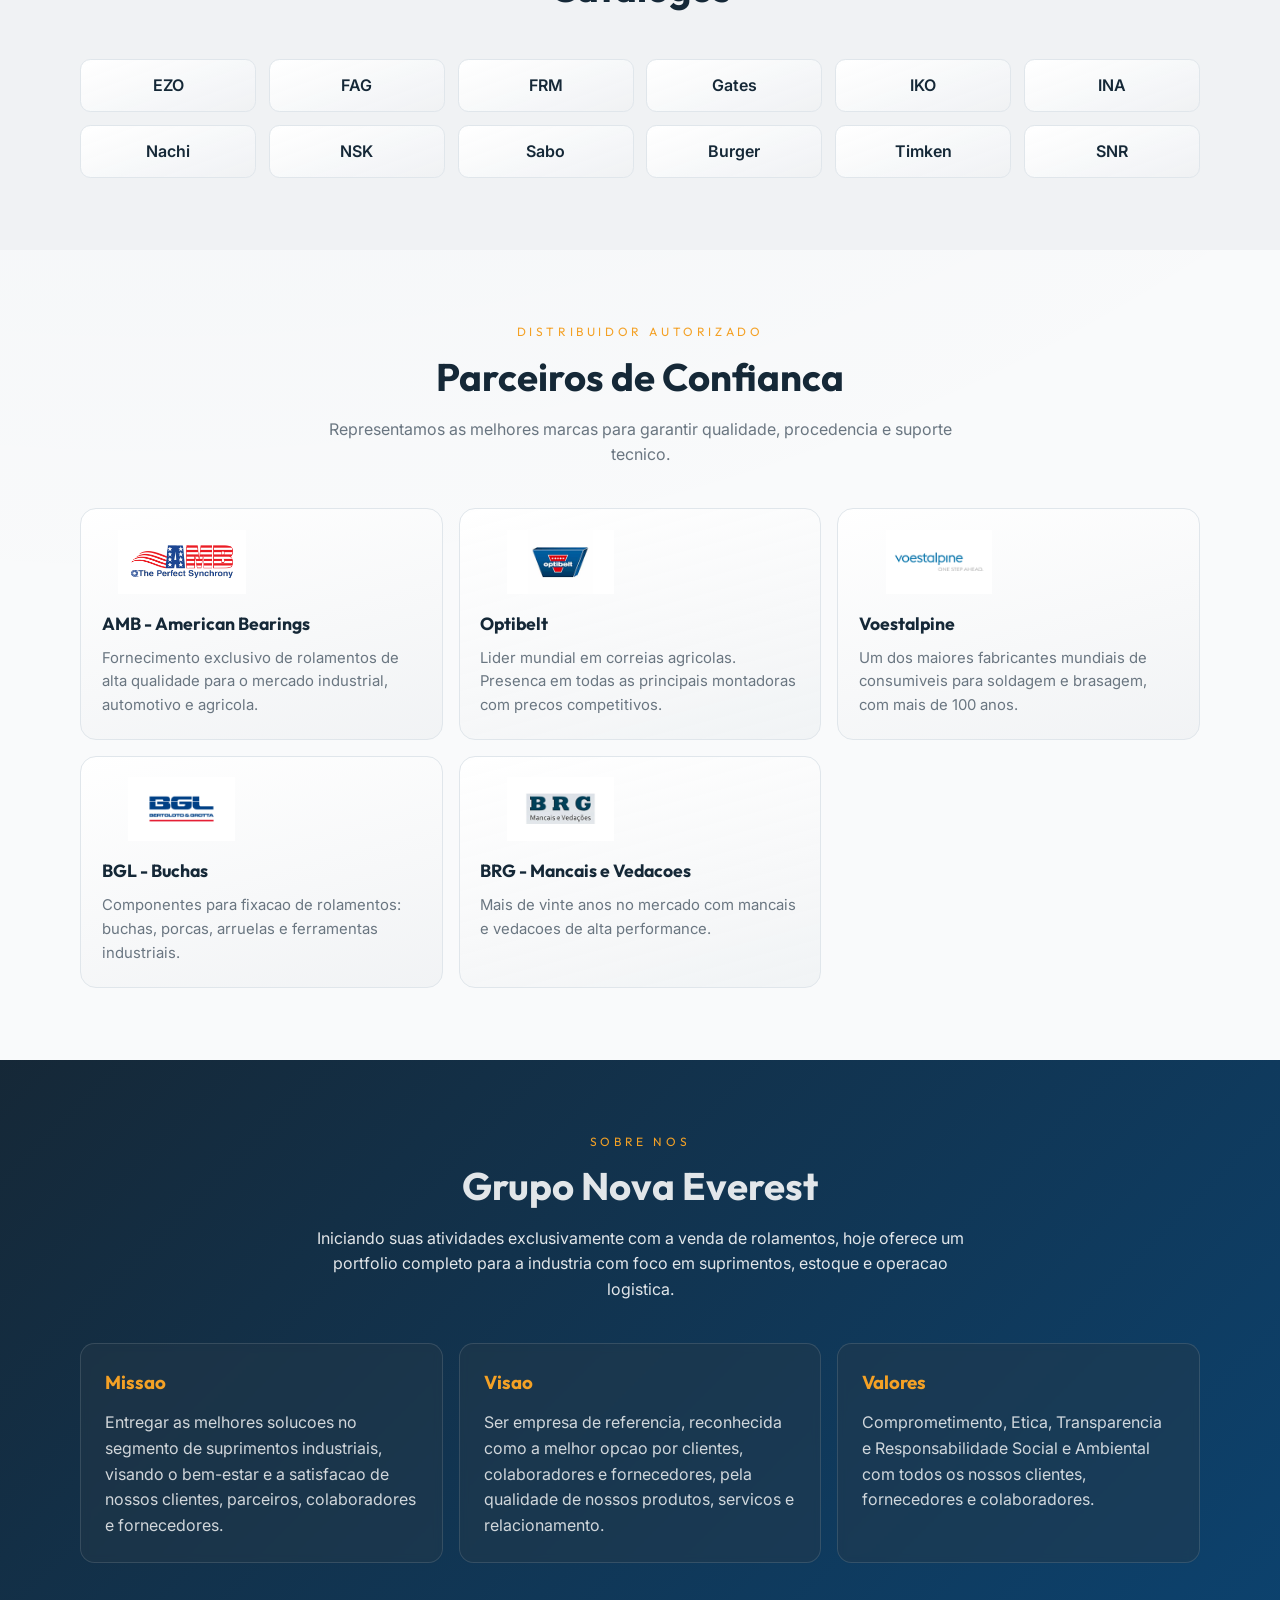
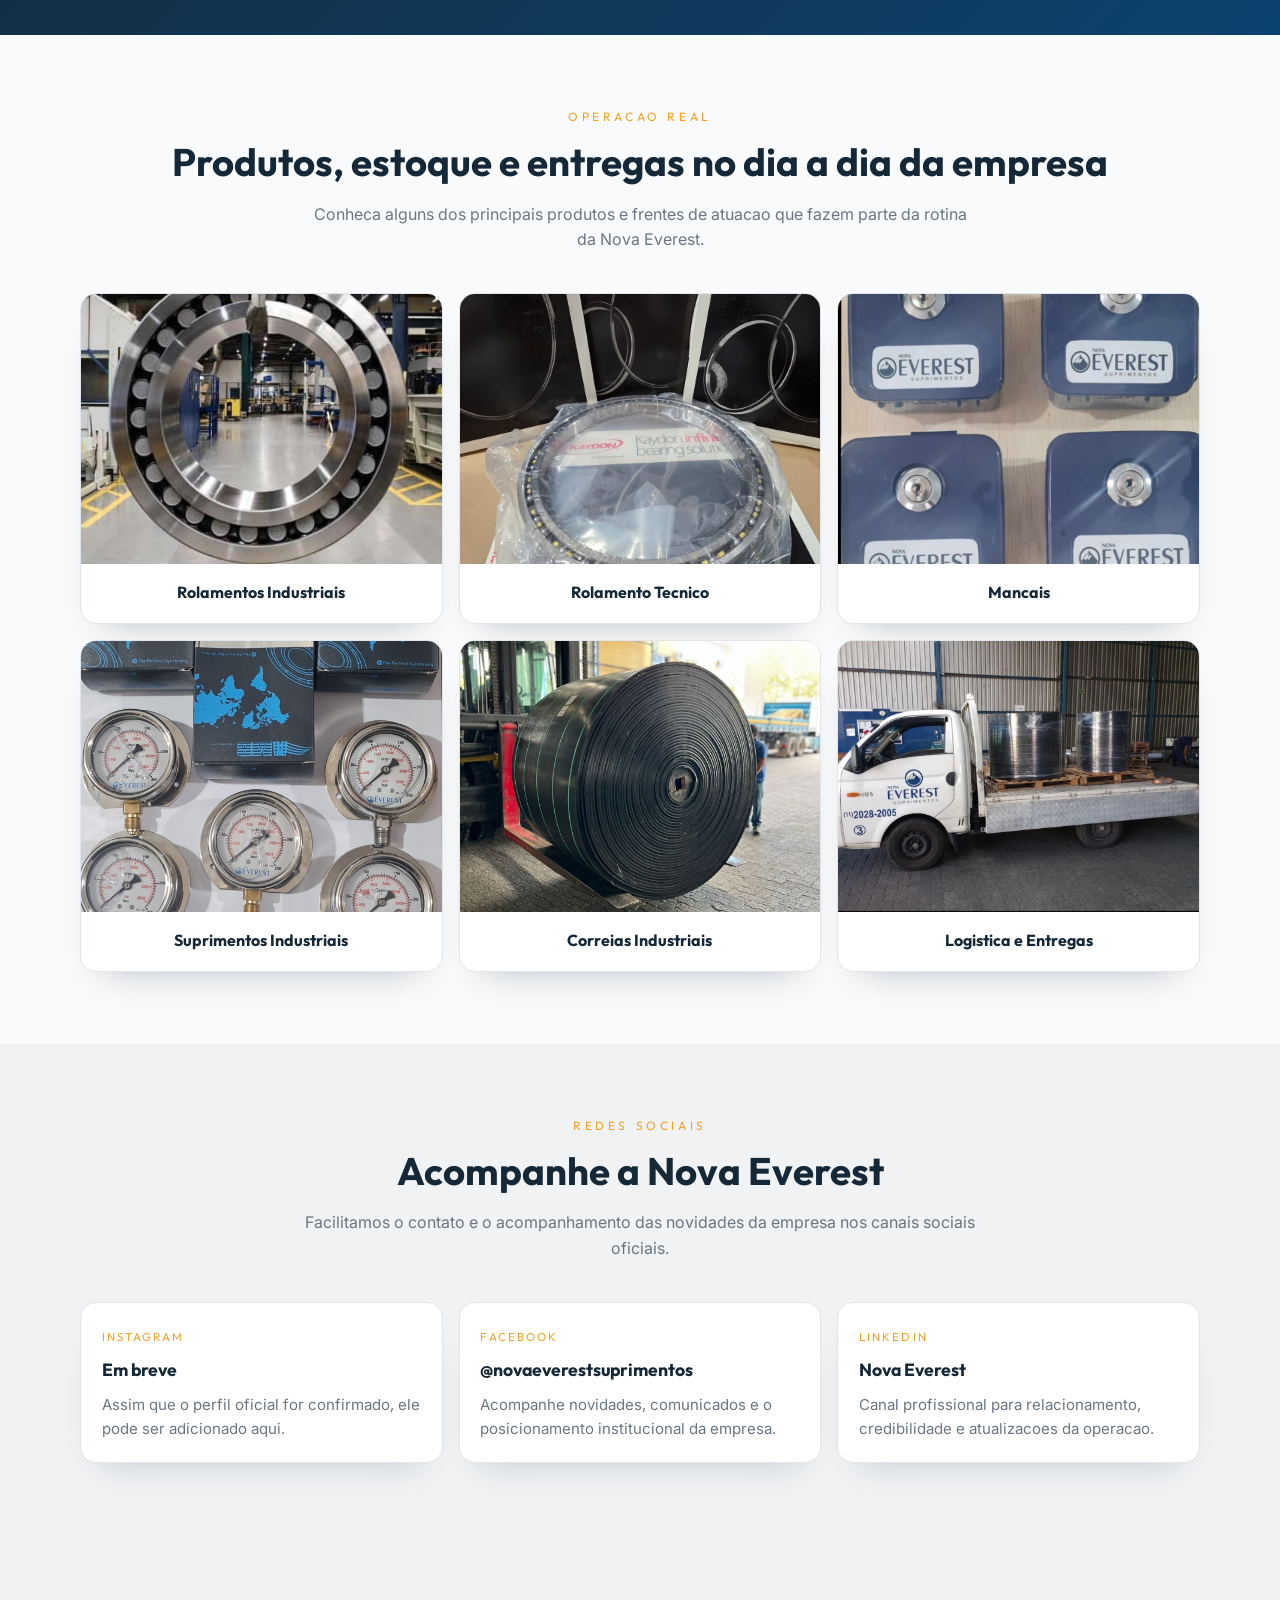
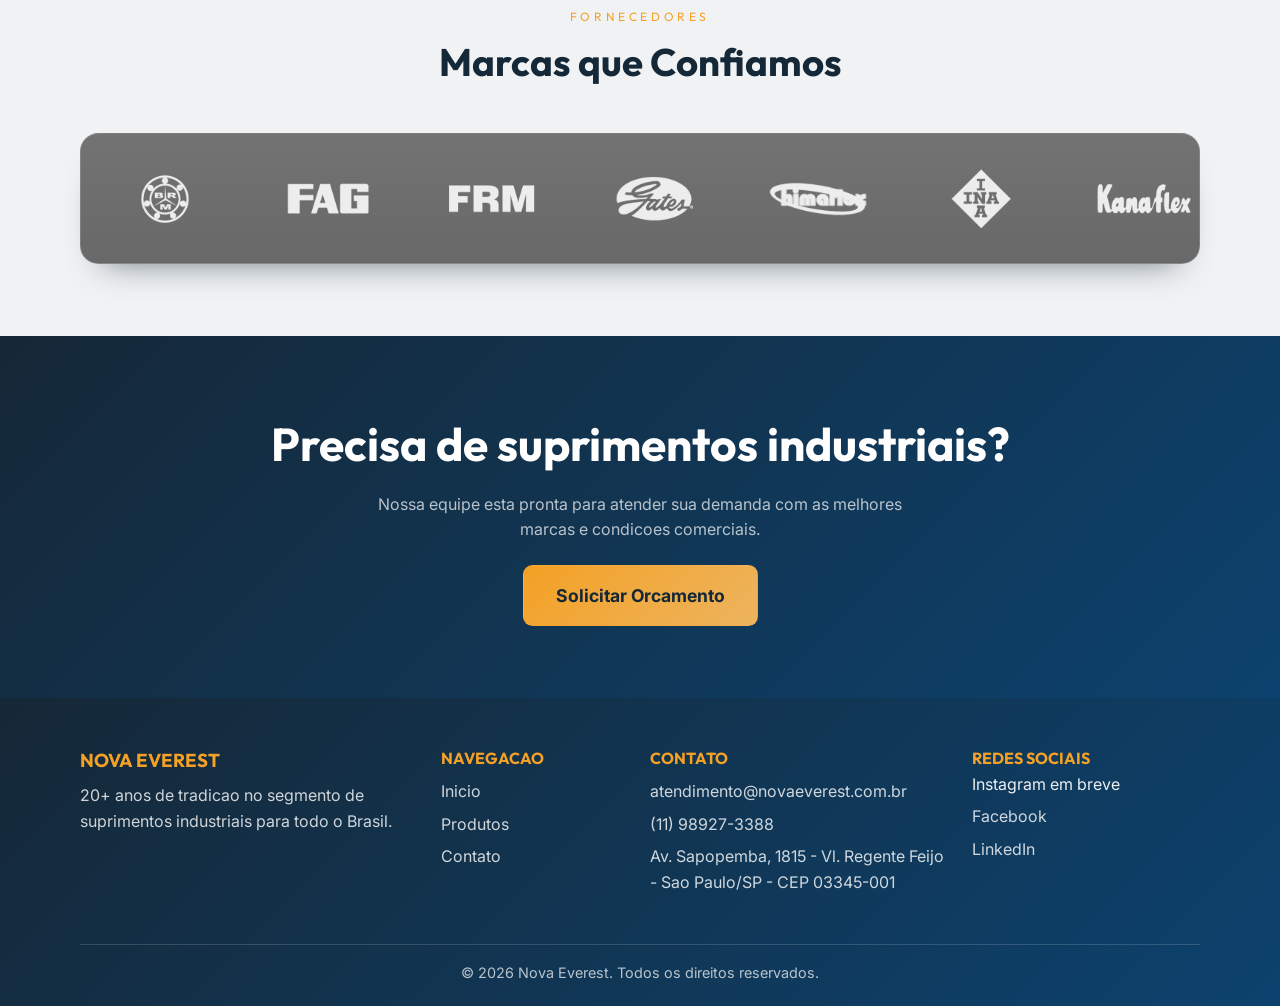
==== commit e372cd83: "feat: atualiza home e contatos" ====
--- a/index.html
+++ b/index.html
@@ -26,19 +26,19 @@
           <a class="is-active" href="./index.html">Inicio</a>
           <a href="./produtos.html">Produtos</a>
           <a href="./contato.html">Contato</a>
-          <a class="phone-btn phone-btn-mobile" href="tel:+551120282005">(11) 2028-2005</a>
+          <a class="phone-btn phone-btn-mobile" href="tel:+5511989273388">(11) 98927-3388</a>
         </nav>
 
-        <a class="phone-btn" href="tel:+551120282005">
+        <a class="phone-btn" href="tel:+5511989273388">
           <svg viewBox="0 0 24 24" aria-hidden="true"><path d="M22 16.92v3a2 2 0 0 1-2.18 2A19.78 19.78 0 0 1 3 5.18 2 2 0 0 1 5 3h3a2 2 0 0 1 2 1.72c.12.86.33 1.7.62 2.5a2 2 0 0 1-.45 2.11L9.1 10.4a16 16 0 0 0 4.5 4.5l1.06-1.07a2 2 0 0 1 2.12-.45c.8.29 1.64.5 2.5.62A2 2 0 0 1 22 16.92z"/></svg>
-          (11) 2028-2005
+          (11) 98927-3388
         </a>
       </div>
     </header>
 
     <main>
       <section class="hero section-padding">
-        <div class="hero-bg" data-bg-images="./assets/fotos/Frente.jpg,./assets/fotos/16092019-IMG_8804.jpg,./assets/fotos/16092019-IMG_8681-HDR.jpg,./assets/fotos/16092019-IMG_8657-HDR.jpg"></div>
+        <div class="hero-bg" data-bg-images="./assets/fotos/Frente.jpg"></div>
         <div class="section-container hero-content reveal fade-in">
           <p class="kicker">SUPRIMENTOS INDUSTRIAIS</p>
           <h1>20 Anos de <span class="text-gradient-gold">Tradicao</span> no Mercado</h1>
@@ -121,15 +121,78 @@
 
       <section class="section-padding gradient-navy">
         <div class="section-container">
-          <header class="section-heading section-heading-light reveal fade-in">
+          <header class="section-heading section-heading-light section-heading-centered reveal fade-in">
             <p class="label">SOBRE NOS</p>
             <h2>Grupo Nova Everest</h2>
-            <p>Iniciando suas atividades exclusivamente com a venda de rolamentos, hoje oferece um portfolio completo para a industria.</p>
+            <p>Iniciando suas atividades exclusivamente com a venda de rolamentos, hoje oferece um portfolio completo para a industria com foco em suprimentos, estoque e operacao logistica.</p>
           </header>
           <div class="mvv-grid">
             <article class="mvv-card"><h3>Missao</h3><p>Entregar as melhores solucoes no segmento de suprimentos industriais, visando o bem-estar e a satisfacao de nossos clientes, parceiros, colaboradores e fornecedores.</p></article>
             <article class="mvv-card"><h3>Visao</h3><p>Ser empresa de referencia, reconhecida como a melhor opcao por clientes, colaboradores e fornecedores, pela qualidade de nossos produtos, servicos e relacionamento.</p></article>
             <article class="mvv-card"><h3>Valores</h3><p>Comprometimento, Etica, Transparencia e Responsabilidade Social e Ambiental com todos os nossos clientes, fornecedores e colaboradores.</p></article>
+          </div>
+        </div>
+      </section>
+
+      <section class="section-padding">
+        <div class="section-container">
+          <header class="section-heading reveal fade-in">
+            <p class="label">OPERACAO REAL</p>
+            <h2>Produtos, estoque e entregas no dia a dia da empresa</h2>
+            <p>Conheca alguns dos principais produtos e frentes de atuacao que fazem parte da rotina da Nova Everest.</p>
+          </header>
+          <div class="operation-gallery">
+            <figure class="operation-card reveal slide-up">
+              <img src="./assets/home/rolamento-industrial.jpeg" alt="Rolamento industrial de grande porte em ambiente fabril" loading="lazy" />
+              <figcaption>Rolamentos Industriais</figcaption>
+            </figure>
+            <figure class="operation-card reveal slide-up">
+              <img src="./assets/home/rolamento-kaydon-1.jpeg" alt="Rolamento tecnico embalado para fornecimento" loading="lazy" />
+              <figcaption>Rolamento Tecnico</figcaption>
+            </figure>
+            <figure class="operation-card reveal slide-up">
+              <img src="./assets/home/mancais-nova-everest.jpeg" alt="Mancais da Nova Everest em exposicao" loading="lazy" />
+              <figcaption>Mancais</figcaption>
+            </figure>
+            <figure class="operation-card reveal slide-up">
+              <img src="./assets/home/instrumentos-industriais.jpeg" alt="Instrumentos e suprimentos industriais" loading="lazy" />
+              <figcaption>Suprimentos Industriais</figcaption>
+            </figure>
+            <figure class="operation-card reveal slide-up">
+              <img src="./assets/home/correia-bobina.jpeg" alt="Bobina de correia industrial em movimentacao" loading="lazy" />
+              <figcaption>Correias Industriais</figcaption>
+            </figure>
+            <figure class="operation-card reveal slide-up">
+              <img src="./assets/home/veiculo-entregas.jpeg" alt="Veiculo de entregas da Nova Everest carregado" loading="lazy" />
+              <figcaption>Logistica e Entregas</figcaption>
+            </figure>
+          </div>
+        </div>
+      </section>
+
+      <section class="section-padding surface-alt">
+        <div class="section-container">
+          <header class="section-heading reveal fade-in">
+            <p class="label">REDES SOCIAIS</p>
+            <h2>Acompanhe a Nova Everest</h2>
+            <p>Facilitamos o contato e o acompanhamento das novidades da empresa nos canais sociais oficiais.</p>
+          </header>
+          <div class="social-links-grid">
+            <article class="social-link-card social-link-card-disabled reveal slide-up">
+              <span class="social-link-kicker">Instagram</span>
+              <h3>Em breve</h3>
+              <p>Assim que o perfil oficial for confirmado, ele pode ser adicionado aqui.</p>
+            </article>
+            <a class="social-link-card reveal slide-up" href="https://www.facebook.com/novaeverestsuprimentos" target="_blank" rel="noopener">
+              <span class="social-link-kicker">Facebook</span>
+              <h3>@novaeverestsuprimentos</h3>
+              <p>Acompanhe novidades, comunicados e o posicionamento institucional da empresa.</p>
+            </a>
+            <a class="social-link-card reveal slide-up" href="https://www.linkedin.com/in/novaeverest-2a924a1ab/" target="_blank" rel="noopener">
+              <span class="social-link-kicker">LinkedIn</span>
+              <h3>Nova Everest</h3>
+              <p>Canal profissional para relacionamento, credibilidade e atualizacoes da operacao.</p>
+            </a>
           </div>
         </div>
       </section>
@@ -202,14 +265,20 @@
         <div>
           <h4>CONTATO</h4>
           <a href="mailto:atendimento@novaeverest.com.br">atendimento@novaeverest.com.br</a>
-          <a href="tel:+551120282005">(11) 2028-2005</a>
+          <a href="tel:+5511989273388">(11) 98927-3388</a>
           <p>Av. Sapopemba, 1815 - Vl. Regente Feijo - Sao Paulo/SP - CEP 03345-001</p>
+        </div>
+        <div>
+          <h4>REDES SOCIAIS</h4>
+          <span>Instagram em breve</span>
+          <a href="https://www.facebook.com/novaeverestsuprimentos" target="_blank" rel="noopener">Facebook</a>
+          <a href="https://www.linkedin.com/in/novaeverest-2a924a1ab/" target="_blank" rel="noopener">LinkedIn</a>
         </div>
       </div>
       <div class="section-container footer-copy">© 2026 Nova Everest. Todos os direitos reservados.</div>
     </footer>
 
-    <a class="whatsapp-float" href="https://wa.me/551120282005" target="_blank" rel="noopener" aria-label="Falar no WhatsApp">
+    <a class="whatsapp-float" href="https://wa.me/5511989273388" target="_blank" rel="noopener" aria-label="Falar no WhatsApp">
       <svg viewBox="0 0 24 24" aria-hidden="true"><path d="M20.52 3.48A11.86 11.86 0 0 0 12.06 0 11.94 11.94 0 0 0 1.68 17.87L0 24l6.3-1.65A11.93 11.93 0 0 0 12 24h.05A11.95 11.95 0 0 0 24 12.06a11.85 11.85 0 0 0-3.48-8.58Zm-8.46 18.5h-.04a9.88 9.88 0 0 1-5.03-1.38l-.36-.21-3.74.98 1-3.65-.24-.37a9.9 9.9 0 1 1 8.41 4.63Zm5.43-7.41c-.3-.15-1.76-.87-2.03-.97-.27-.1-.47-.15-.66.15-.2.3-.76.97-.93 1.16-.17.2-.34.23-.64.08-.3-.15-1.26-.46-2.4-1.46a8.98 8.98 0 0 1-1.66-2.06c-.18-.3-.02-.46.13-.6.13-.13.3-.34.45-.5.15-.17.2-.3.3-.5.1-.2.05-.37-.02-.52-.08-.15-.67-1.62-.92-2.22-.24-.57-.48-.5-.66-.5h-.56c-.2 0-.52.08-.8.37-.27.3-1.03 1-1.03 2.45 0 1.45 1.05 2.86 1.2 3.06.15.2 2.06 3.14 5 4.4.7.3 1.25.48 1.67.61.7.22 1.33.19 1.84.12.56-.08 1.76-.72 2-1.42.25-.7.25-1.3.17-1.42-.08-.12-.27-.2-.57-.35Z"/></svg>
     </a>
 
--- a/styles.css
+++ b/styles.css
@@ -126,7 +126,7 @@
 .mobile-toggle span + span { margin-top: 6px; }
 
 .hero {
-  min-height: 90vh;
+  min-height: 78vh;
   position: relative;
   display: flex;
   align-items: center;
@@ -138,9 +138,10 @@
   inset: 0;
   background-image: linear-gradient(90deg, hsl(var(--navy) / 0.95), hsl(var(--navy) / 0.8), hsl(var(--navy) / 0.6)), url('./assets/fotos/Frente.jpg');
   background-size: cover;
-  background-position: center;
+  background-position: center 28%;
+  background-repeat: no-repeat;
   transition: opacity 0.6s ease;
-  animation: hero-pan 18s ease-in-out infinite alternate;
+  animation: none;
 }
 .hero-bg.is-fading {
   opacity: 0.35;
@@ -219,7 +220,13 @@
 .metric-card p { margin: 0; color: hsl(var(--muted-foreground)); font-size: 0.9rem; }
 .metric-icon { color: hsl(var(--gold)); font-size: 1.35rem; }
 
-.section-heading { text-align: center; margin-bottom: 2.5rem; }
+.section-heading {
+  text-align: center;
+  margin-bottom: 2.5rem;
+  display: flex;
+  flex-direction: column;
+  align-items: center;
+}
 .section-heading .label {
   margin: 0 0 0.35rem;
   font-family: "Outfit", sans-serif;
@@ -238,6 +245,10 @@
   text-align: center;
 }
 .section-heading p { color: hsl(var(--muted-foreground)); max-width: 42rem; margin: 0.5rem auto 0; }
+.section-heading-centered,
+.section-heading-centered h2,
+.section-heading-centered p,
+.section-heading-centered .label { text-align: center; }
 .section-heading-light h2,
 .section-heading-light p { color: hsl(0 0% 100% / 0.88); }
 
@@ -336,6 +347,88 @@
   font-family: "Outfit", sans-serif;
 }
 .mvv-card p { margin: 0.8rem 0 0; color: hsl(0 0% 100% / 0.8); }
+
+.operation-gallery {
+  display: grid;
+  grid-template-columns: repeat(3, minmax(0, 1fr));
+  gap: 1rem;
+}
+.operation-card {
+  margin: 0;
+  background: hsl(0 0% 100%);
+  border: 1px solid hsl(var(--border));
+  border-radius: 1rem;
+  overflow: hidden;
+  box-shadow: 0 20px 34px -24px hsl(var(--navy) / 0.32);
+  transition: transform 220ms ease, box-shadow 220ms ease, border-color 220ms ease;
+}
+.operation-card:hover {
+  transform: translateY(-5px);
+  box-shadow: 0 24px 38px -24px hsl(var(--navy) / 0.45);
+  border-color: hsl(var(--gold) / 0.45);
+}
+.operation-card img {
+  width: 100%;
+  aspect-ratio: 4 / 3;
+  object-fit: cover;
+  transition: transform 320ms ease;
+}
+.operation-card:hover img {
+  transform: scale(1.08);
+}
+.operation-card figcaption {
+  padding: 1rem 1rem 1.1rem;
+  color: hsl(var(--foreground));
+  font-size: 1rem;
+  font-family: "Outfit", sans-serif;
+  font-weight: 700;
+  text-align: center;
+}
+
+.social-links-grid {
+  display: grid;
+  grid-template-columns: repeat(3, minmax(0, 1fr));
+  gap: 1rem;
+}
+.social-link-card {
+  display: block;
+  background: hsl(0 0% 100%);
+  border: 1px solid hsl(var(--border));
+  border-radius: 1rem;
+  padding: 1.3rem;
+  box-shadow: 0 20px 34px -24px hsl(var(--navy) / 0.25);
+  transition: 180ms ease;
+}
+.social-link-card:hover {
+  transform: translateY(-4px);
+  border-color: hsl(var(--gold) / 0.5);
+}
+.social-link-kicker {
+  display: inline-block;
+  margin-bottom: 0.55rem;
+  font-family: "Outfit", sans-serif;
+  color: hsl(var(--gold));
+  text-transform: uppercase;
+  letter-spacing: 0.18em;
+  font-size: 0.72rem;
+}
+.social-link-card h3 {
+  margin: 0;
+  font-family: "Outfit", sans-serif;
+  font-size: 1.1rem;
+}
+.social-link-card p {
+  margin: 0.6rem 0 0;
+  color: hsl(var(--muted-foreground));
+  font-size: 0.94rem;
+}
+.social-link-card-disabled {
+  opacity: 0.78;
+}
+.social-link-card-disabled:hover {
+  transform: none;
+  border-color: hsl(var(--border));
+}
 
 .logo-marquee {
   overflow: hidden;
@@ -459,7 +552,7 @@
 }
 .footer-grid {
   display: grid;
-  grid-template-columns: 2fr 1fr 2fr;
+  grid-template-columns: 1.8fr 1fr 1.6fr 1.2fr;
   gap: 1.2rem;
   padding: 3rem 0 2rem;
 }
@@ -525,6 +618,8 @@
   .product-grid,
   .products-detail-grid { grid-template-columns: repeat(2, minmax(0, 1fr)); }
   .catalog-grid { grid-template-columns: repeat(3, minmax(0, 1fr)); }
+  .operation-gallery,
+  .social-links-grid { grid-template-columns: repeat(2, minmax(0, 1fr)); }
   .partner-grid,
   .mvv-grid,
   .footer-grid,
@@ -556,12 +651,16 @@
   .main-nav.is-open { display: flex; }
   .hero,
   .page-head { margin-top: 4rem; }
+  .hero { min-height: 66vh; }
+  .hero-bg { background-position: center 22%; }
   .metrics-wrap { margin-top: -2rem; }
   .metrics-grid,
   .product-grid,
   .products-detail-grid,
   .catalog-grid,
   .catalog-grid-large,
+  .operation-gallery,
+  .social-links-grid,
   .two-fields { grid-template-columns: 1fr; }
   .section-padding { padding-block: 3.5rem; }
   .logo-marquee {
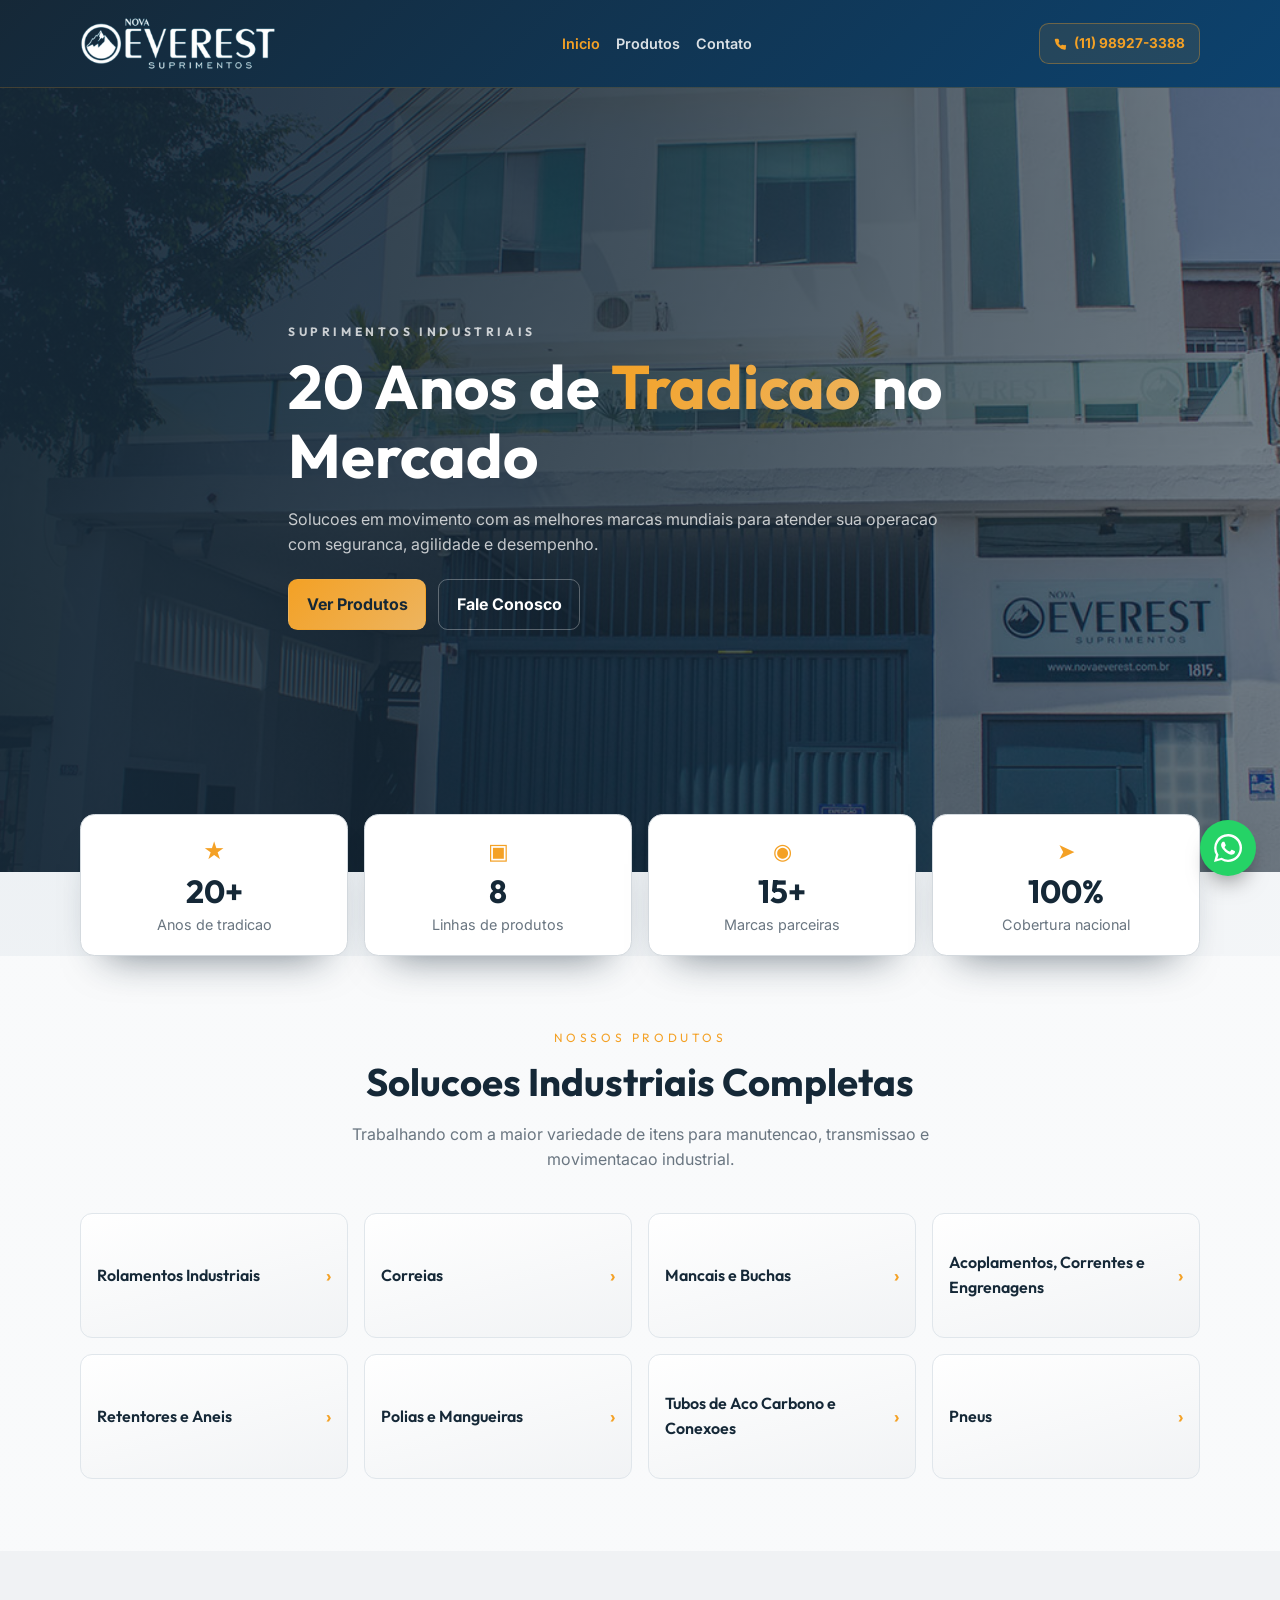
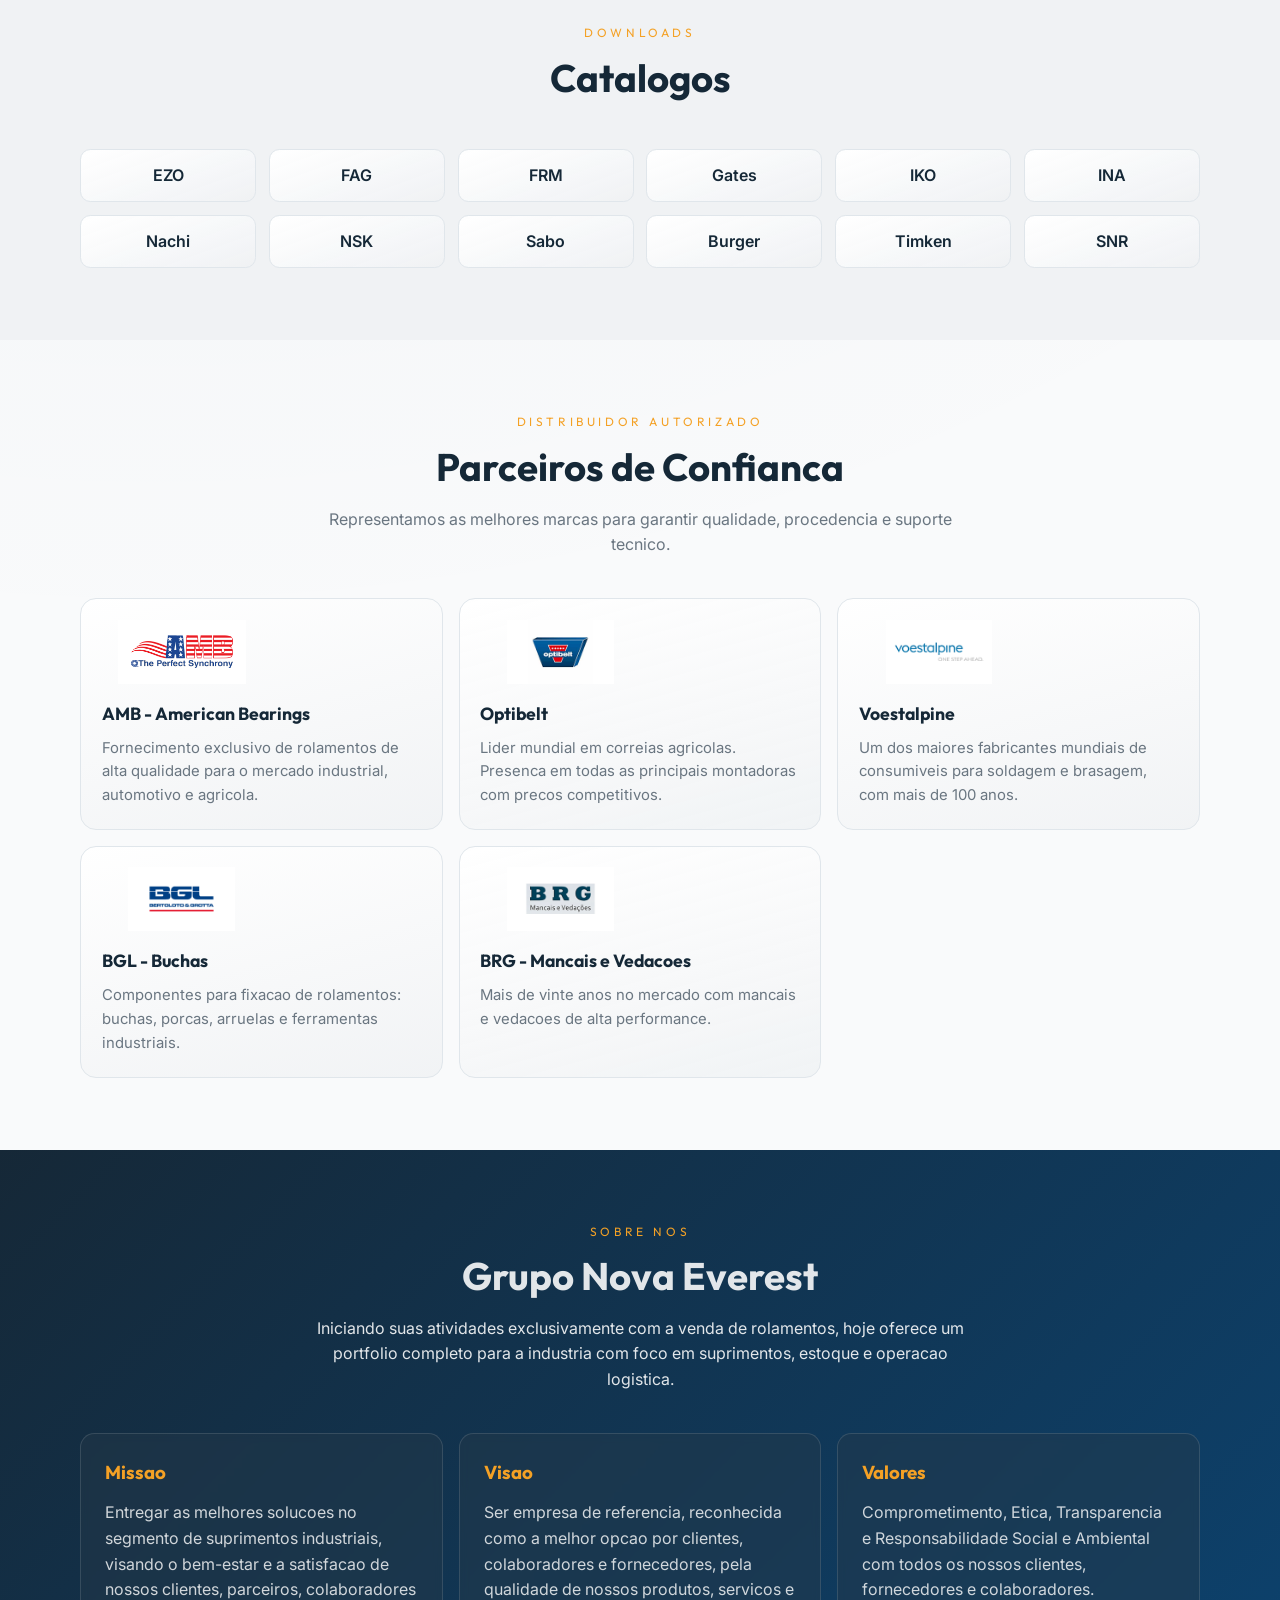
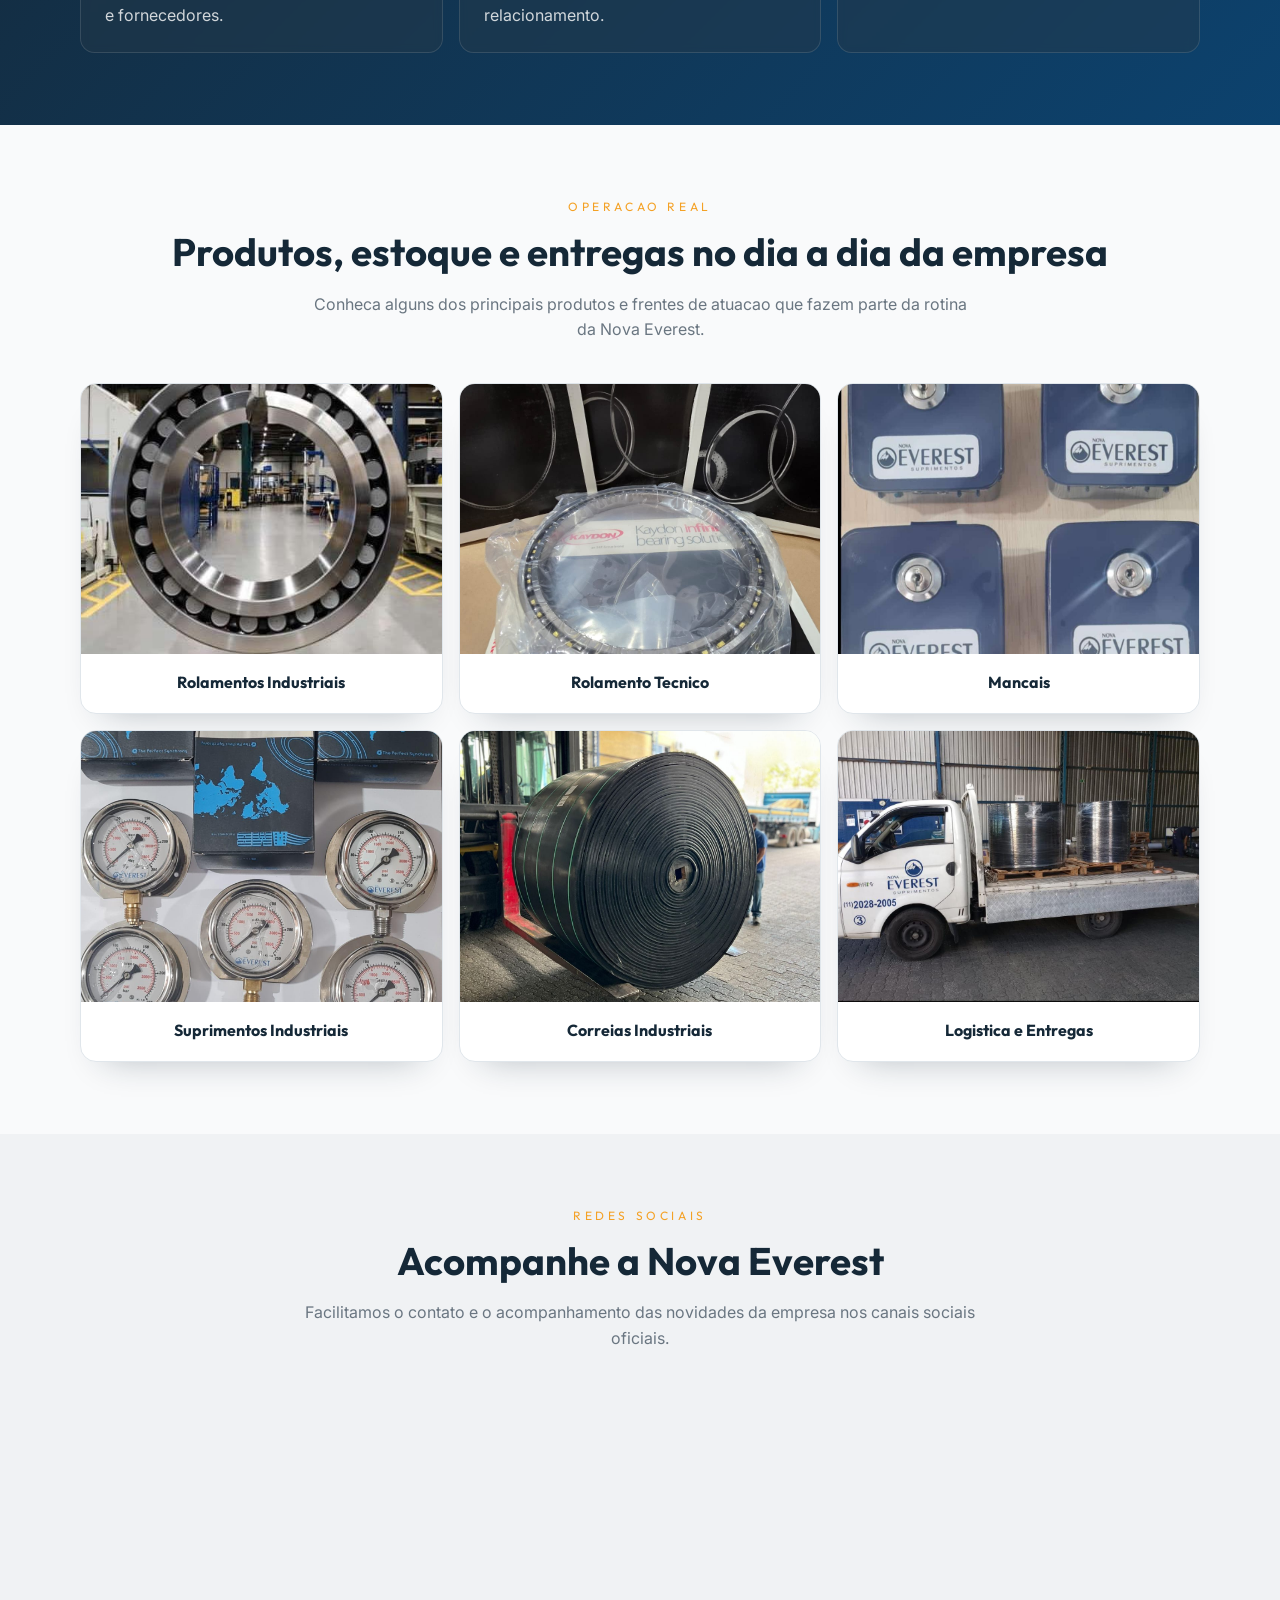
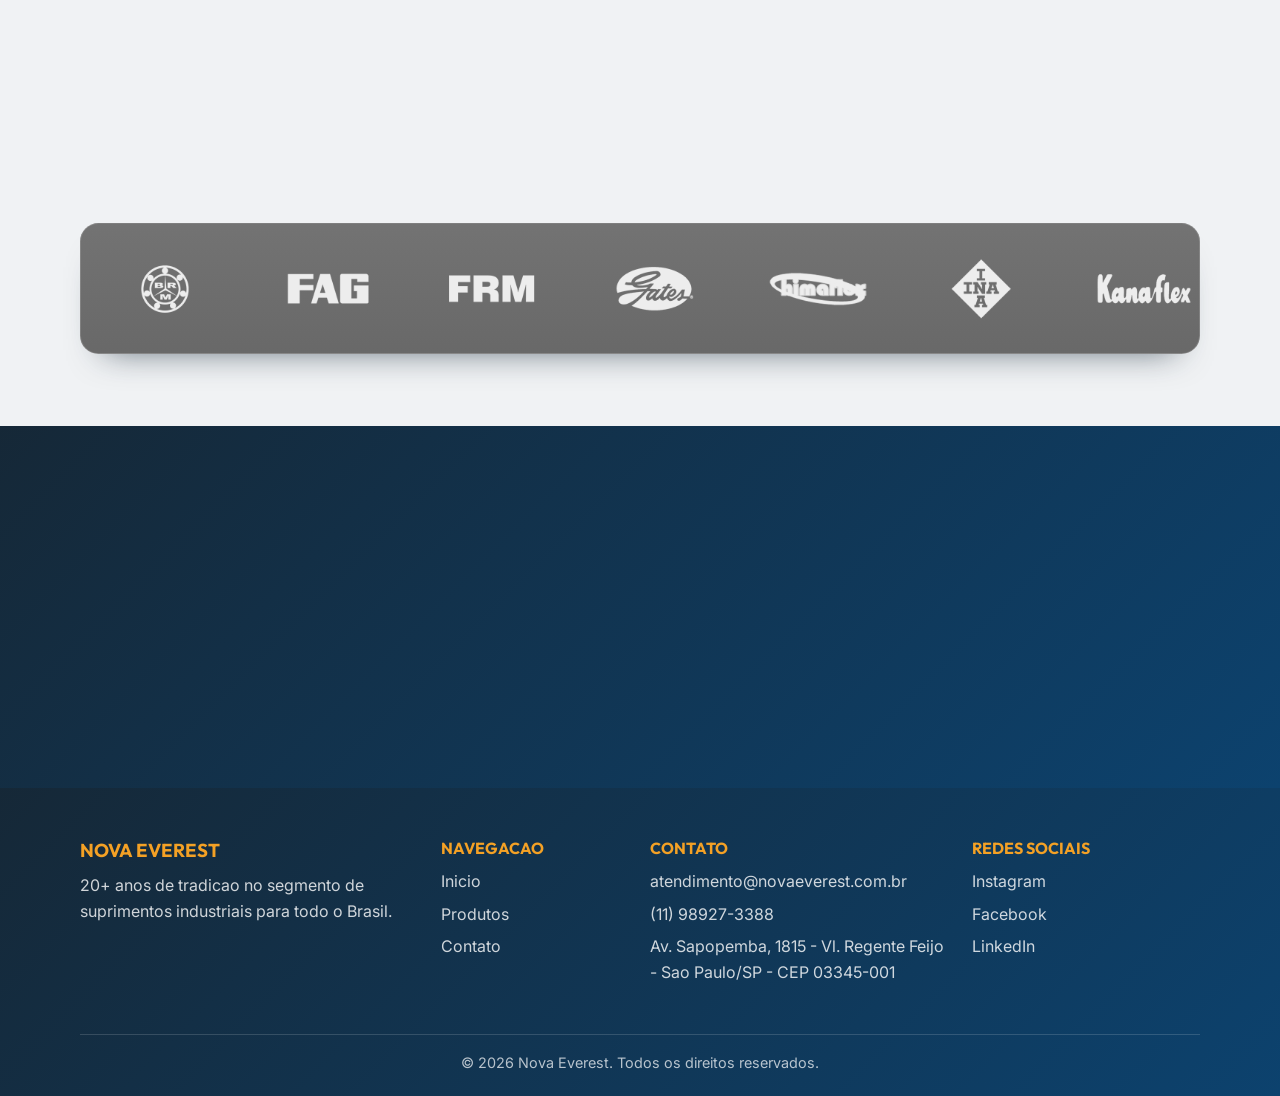
==== commit 9e03cc02: "chore: adiciona instagram oficial" ====
--- a/index.html
+++ b/index.html
@@ -178,11 +178,11 @@
             <p>Facilitamos o contato e o acompanhamento das novidades da empresa nos canais sociais oficiais.</p>
           </header>
           <div class="social-links-grid">
-            <article class="social-link-card social-link-card-disabled reveal slide-up">
+            <a class="social-link-card reveal slide-up" href="https://www.instagram.com/novaeverest_/" target="_blank" rel="noopener">
               <span class="social-link-kicker">Instagram</span>
-              <h3>Em breve</h3>
-              <p>Assim que o perfil oficial for confirmado, ele pode ser adicionado aqui.</p>
-            </article>
+              <h3>@novaeverest_</h3>
+              <p>Acompanhe novidades, produtos e o dia a dia da Nova Everest pelo Instagram oficial.</p>
+            </a>
             <a class="social-link-card reveal slide-up" href="https://www.facebook.com/novaeverestsuprimentos" target="_blank" rel="noopener">
               <span class="social-link-kicker">Facebook</span>
               <h3>@novaeverestsuprimentos</h3>
@@ -270,7 +270,7 @@
         </div>
         <div>
           <h4>REDES SOCIAIS</h4>
-          <span>Instagram em breve</span>
+          <a href="https://www.instagram.com/novaeverest_/" target="_blank" rel="noopener">Instagram</a>
           <a href="https://www.facebook.com/novaeverestsuprimentos" target="_blank" rel="noopener">Facebook</a>
           <a href="https://www.linkedin.com/in/novaeverest-2a924a1ab/" target="_blank" rel="noopener">LinkedIn</a>
         </div>
--- a/styles.css
+++ b/styles.css
@@ -126,7 +126,7 @@
 .mobile-toggle span + span { margin-top: 6px; }
 
 .hero {
-  min-height: 78vh;
+  min-height: 88vh;
   position: relative;
   display: flex;
   align-items: center;
@@ -138,7 +138,7 @@
   inset: 0;
   background-image: linear-gradient(90deg, hsl(var(--navy) / 0.95), hsl(var(--navy) / 0.8), hsl(var(--navy) / 0.6)), url('./assets/fotos/Frente.jpg');
   background-size: cover;
-  background-position: center 28%;
+  background-position: 62% 34%;
   background-repeat: no-repeat;
   transition: opacity 0.6s ease;
   animation: none;
@@ -651,8 +651,8 @@
   .main-nav.is-open { display: flex; }
   .hero,
   .page-head { margin-top: 4rem; }
-  .hero { min-height: 66vh; }
-  .hero-bg { background-position: center 22%; }
+  .hero { min-height: 72vh; }
+  .hero-bg { background-position: 68% 26%; }
   .metrics-wrap { margin-top: -2rem; }
   .metrics-grid,
   .product-grid,
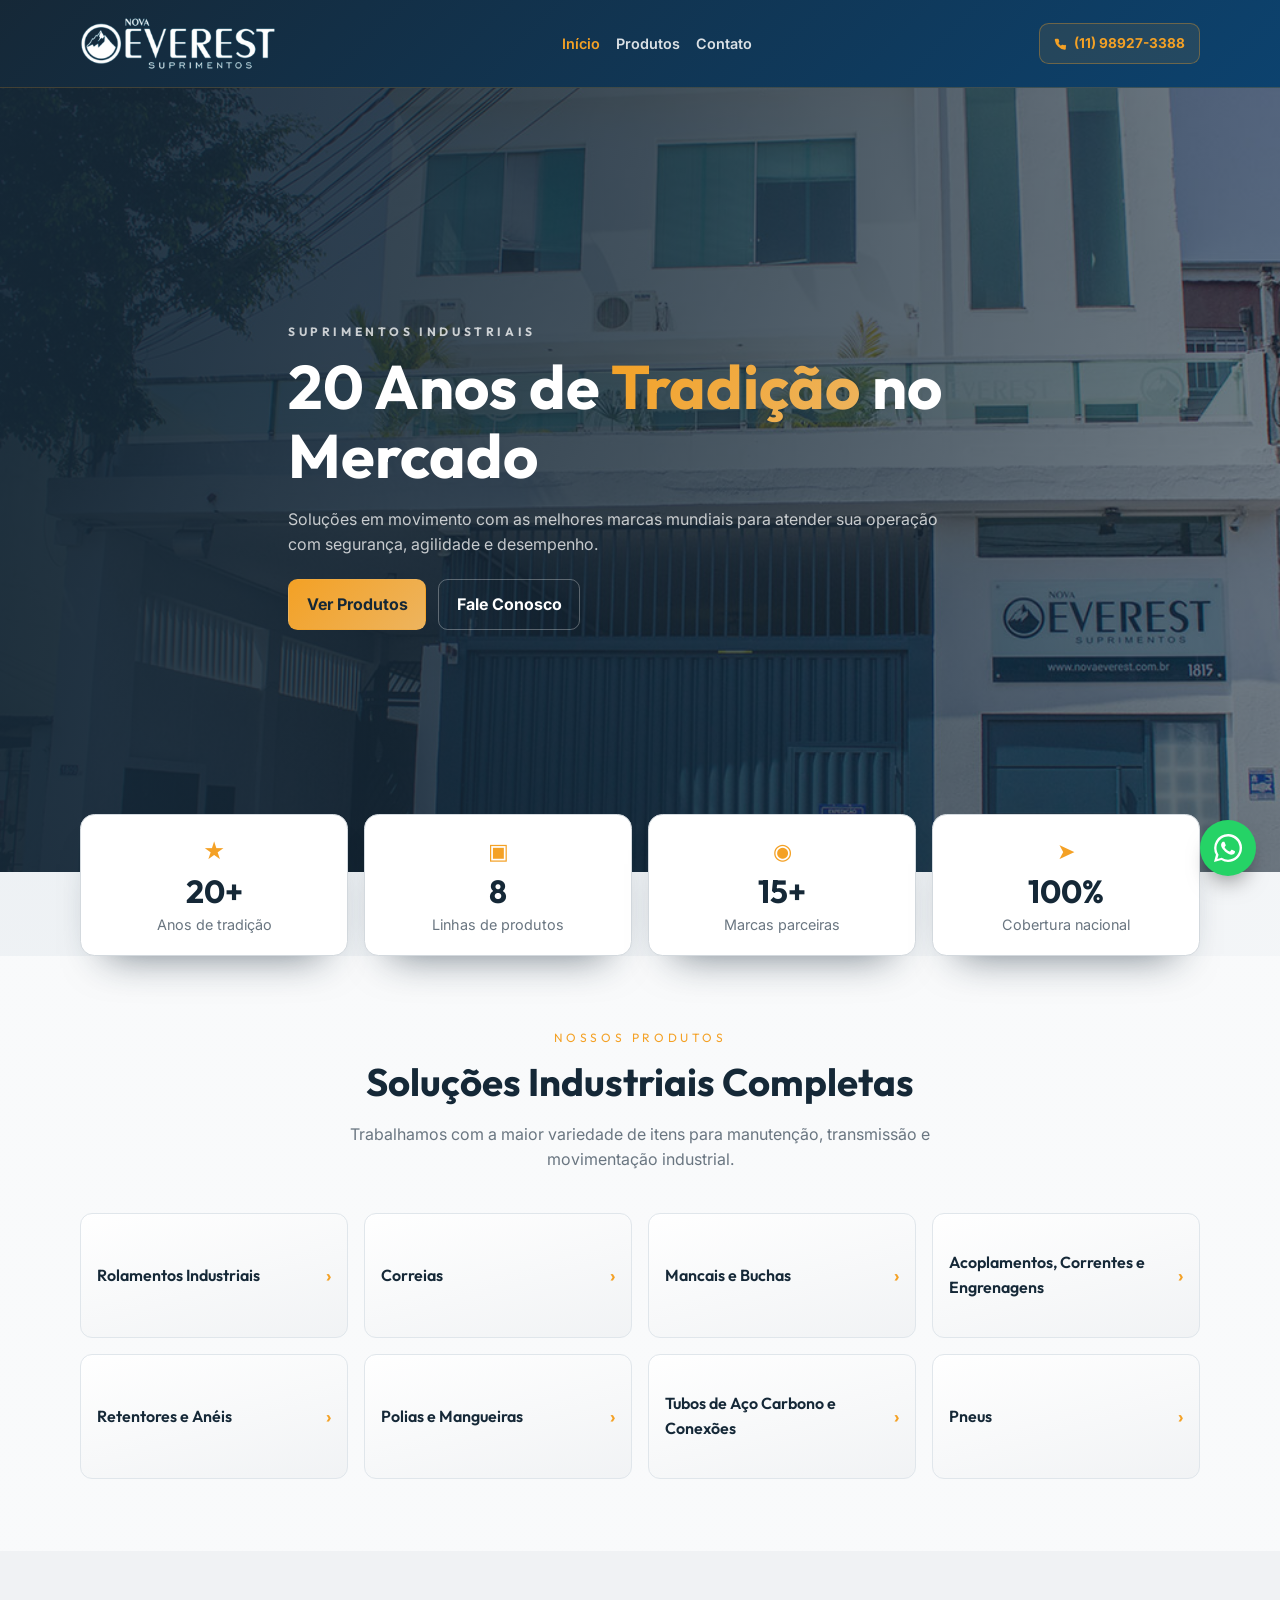
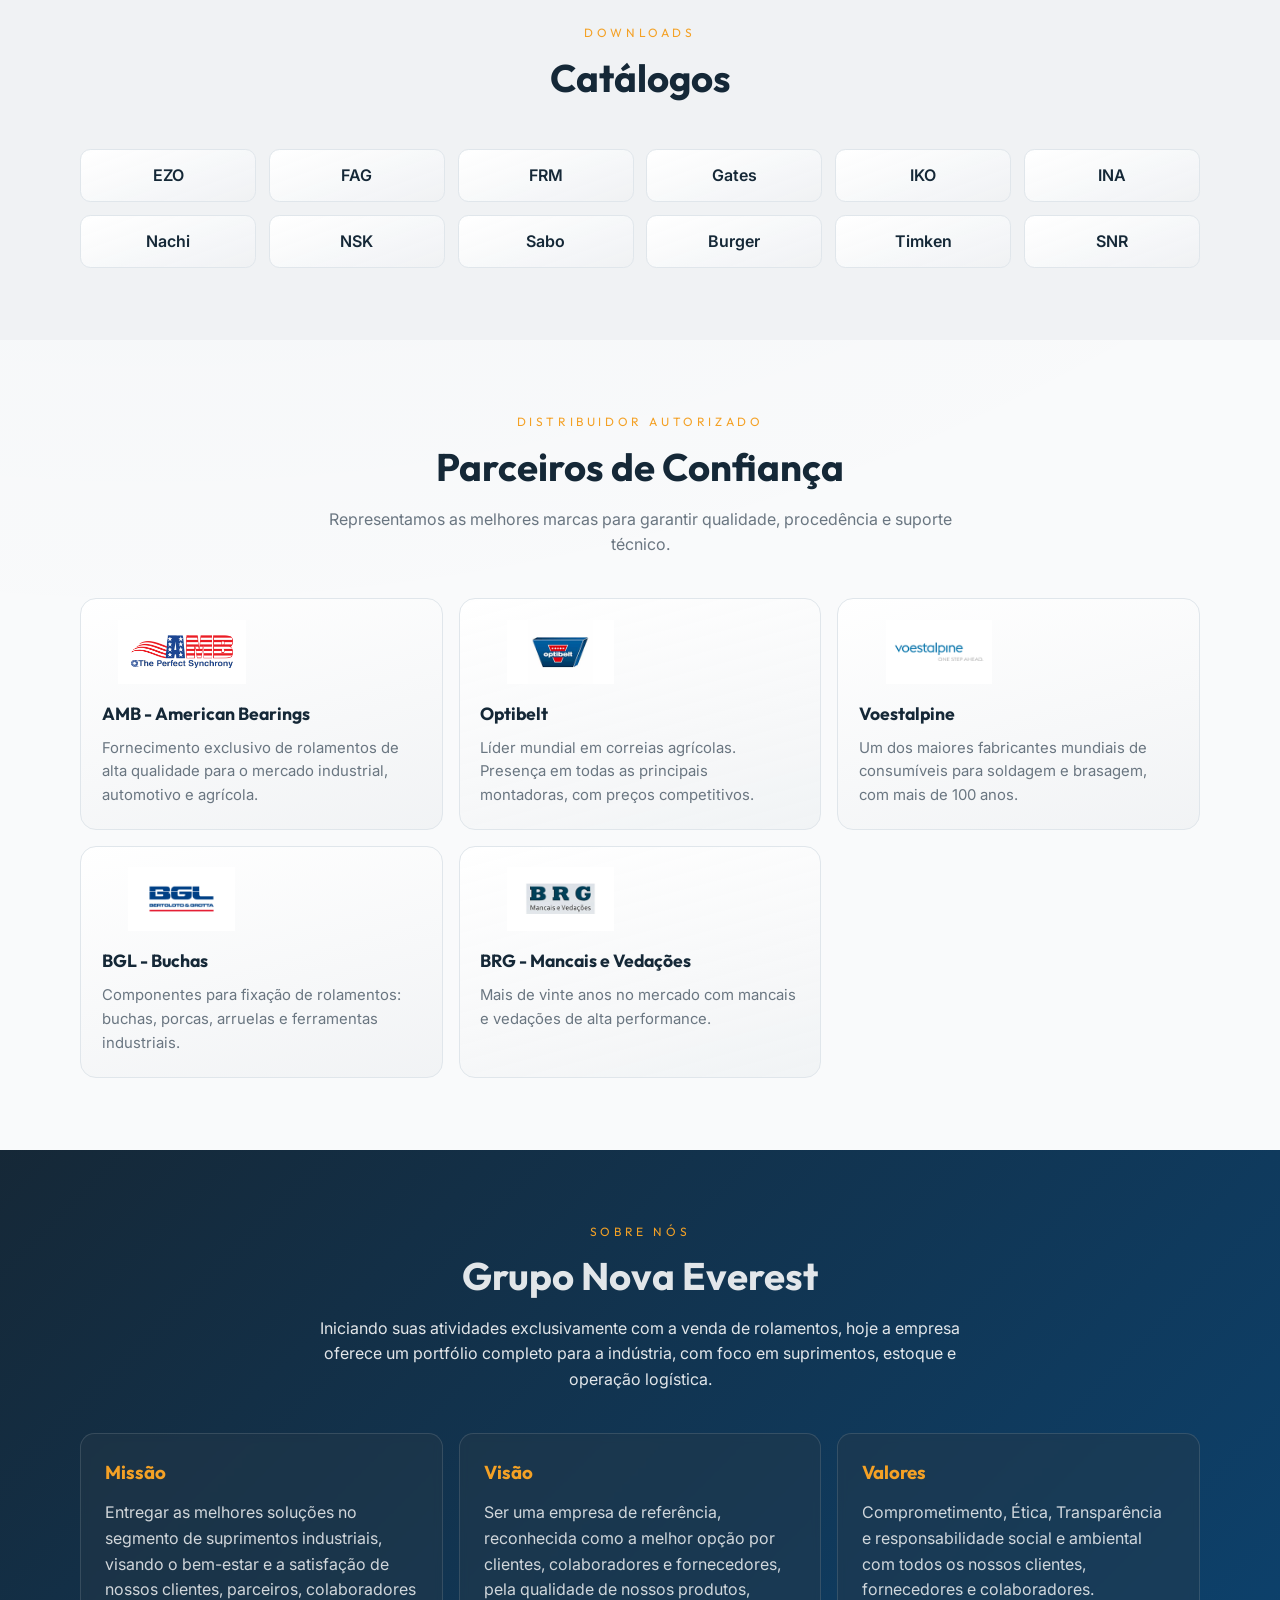
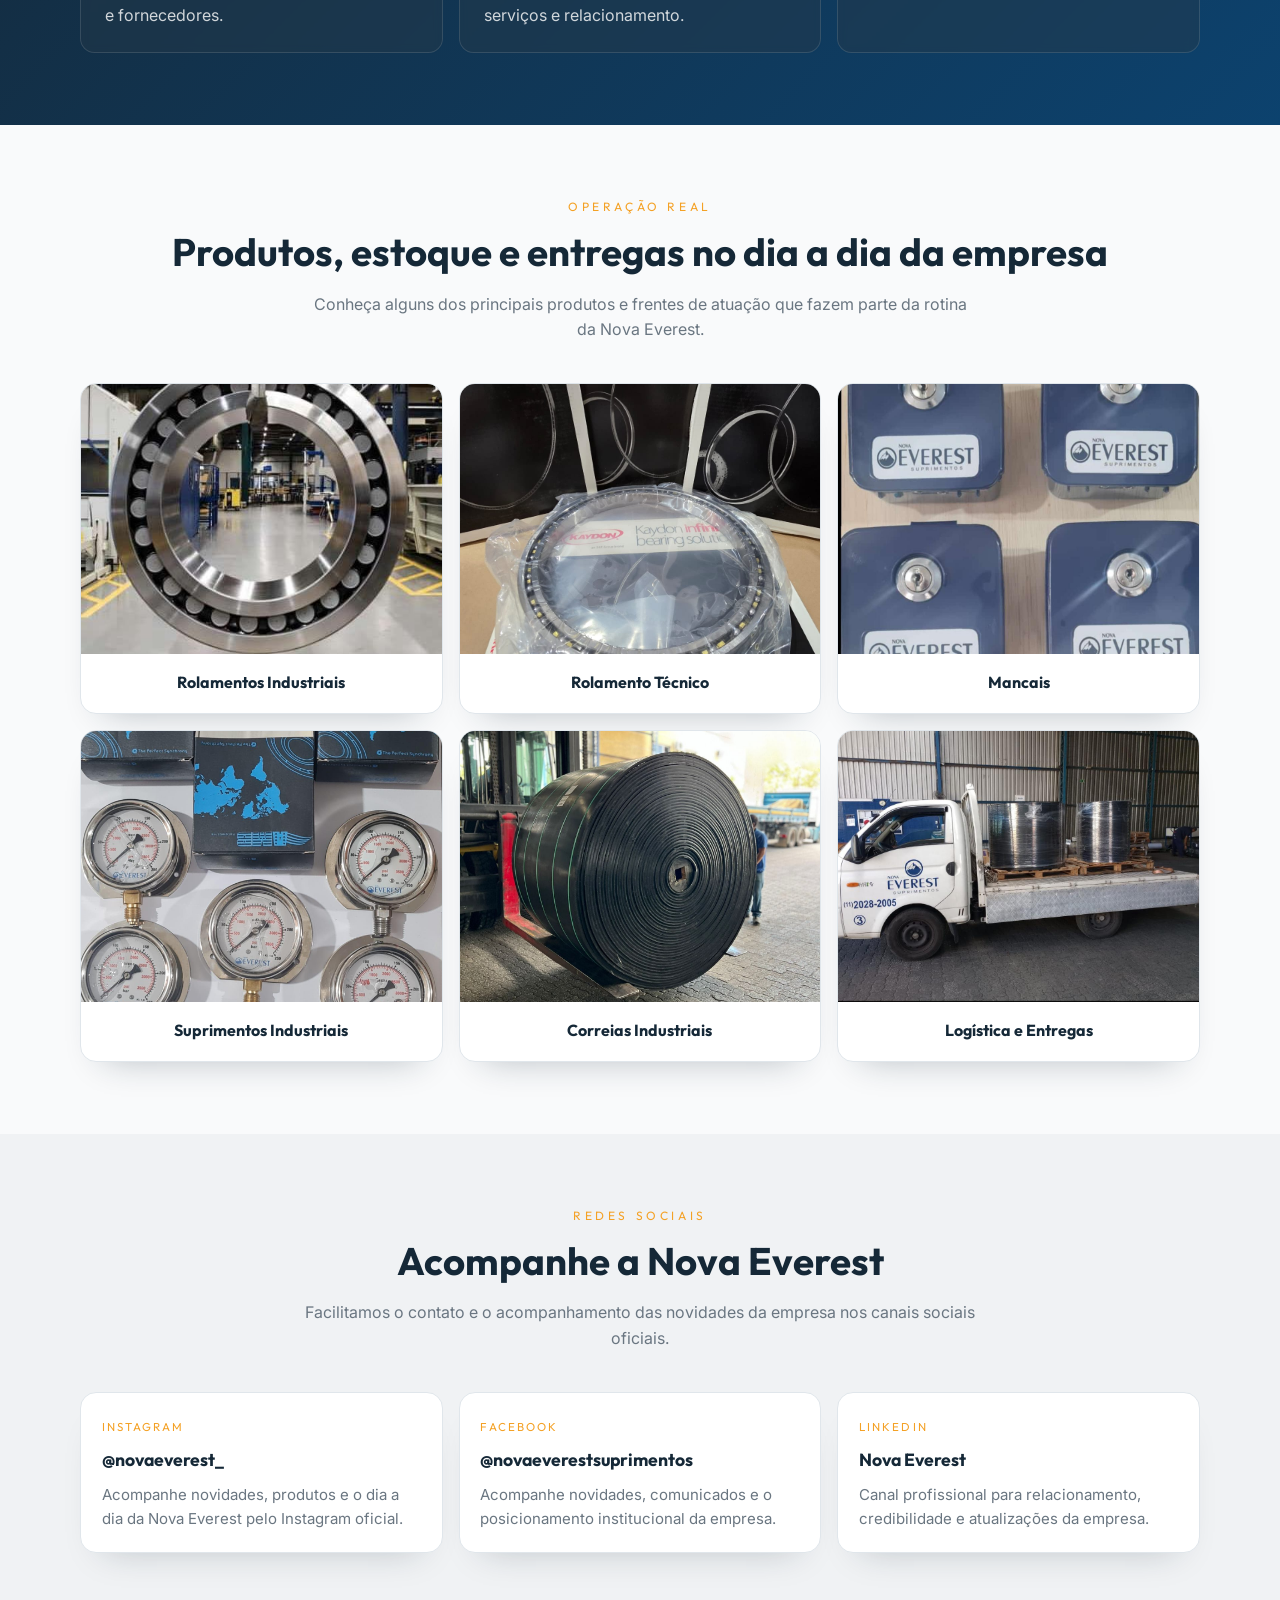
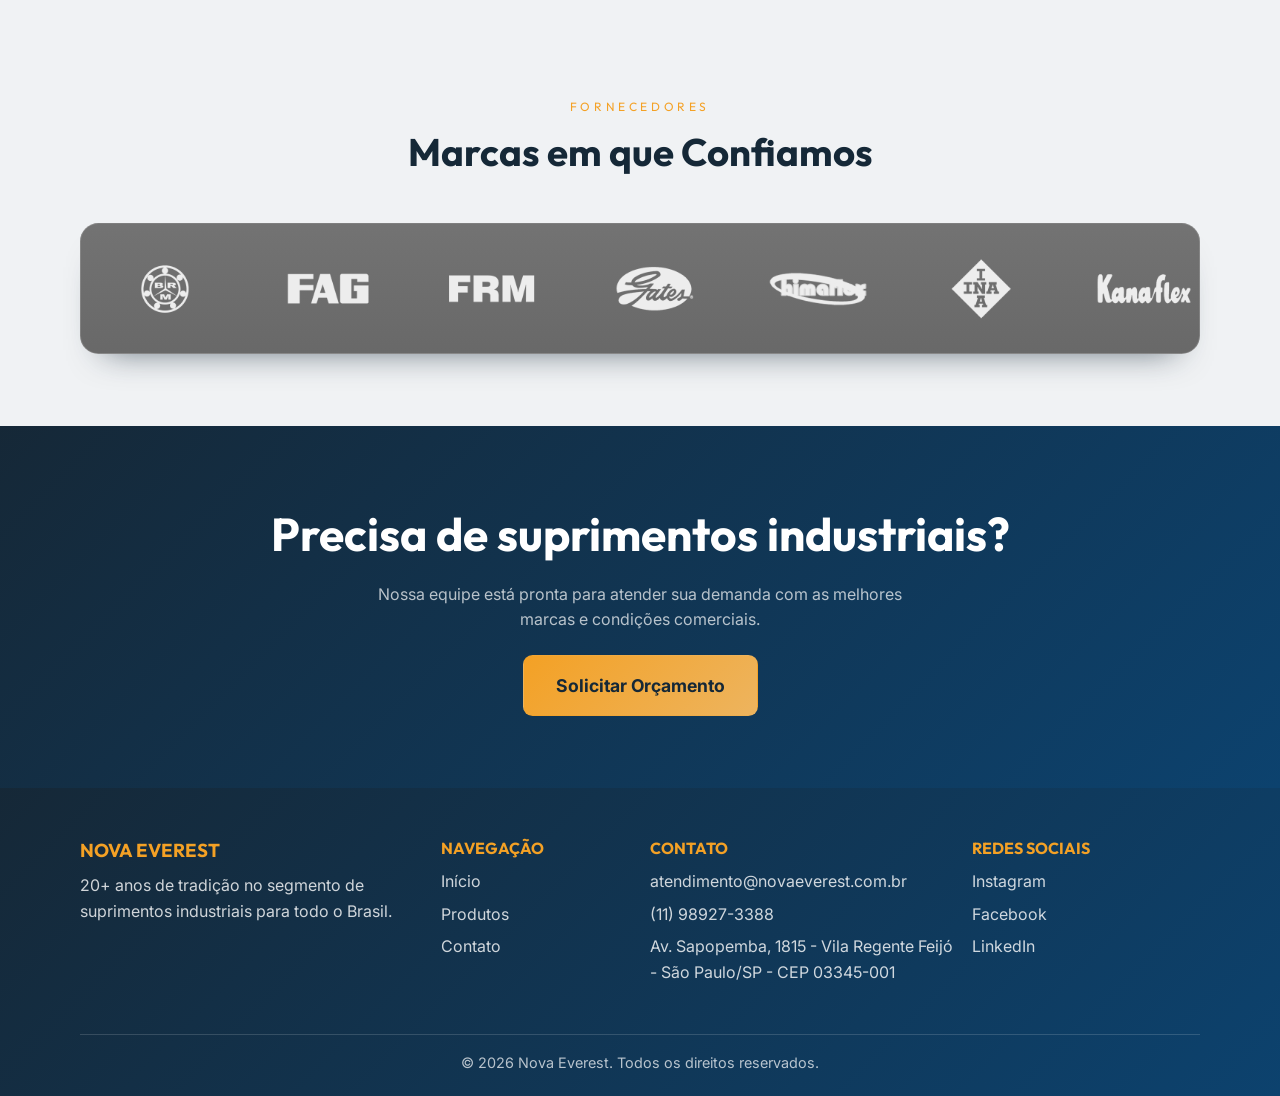
==== commit 31dcc9a9: "fix: revisa textos e ortografia do site" ====
--- a/index.html
+++ b/index.html
@@ -4,7 +4,7 @@
     <meta charset="UTF-8" />
     <meta name="viewport" content="width=device-width, initial-scale=1.0" />
     <title>Nova Everest | Suprimentos Industriais</title>
-    <meta name="description" content="Solucoes em suprimentos industriais com mais de 20 anos de tradicao." />
+    <meta name="description" content="Soluções em suprimentos industriais com mais de 20 anos de tradição." />
     <link rel="preconnect" href="https://fonts.googleapis.com" />
     <link rel="preconnect" href="https://fonts.gstatic.com" crossorigin />
     <link href="https://fonts.googleapis.com/css2?family=Inter:wght@400;500;600;700;800;900&family=Outfit:wght@400;500;600;700;800;900&display=swap" rel="stylesheet" />
@@ -23,7 +23,7 @@
         </button>
 
         <nav class="main-nav" data-menu>
-          <a class="is-active" href="./index.html">Inicio</a>
+          <a class="is-active" href="./index.html">Início</a>
           <a href="./produtos.html">Produtos</a>
           <a href="./contato.html">Contato</a>
           <a class="phone-btn phone-btn-mobile" href="tel:+5511989273388">(11) 98927-3388</a>
@@ -41,8 +41,8 @@
         <div class="hero-bg" data-bg-images="./assets/fotos/Frente.jpg"></div>
         <div class="section-container hero-content reveal fade-in">
           <p class="kicker">SUPRIMENTOS INDUSTRIAIS</p>
-          <h1>20 Anos de <span class="text-gradient-gold">Tradicao</span> no Mercado</h1>
-          <p>Solucoes em movimento com as melhores marcas mundiais para atender sua operacao com seguranca, agilidade e desempenho.</p>
+          <h1>20 Anos de <span class="text-gradient-gold">Tradição</span> no Mercado</h1>
+          <p>Soluções em movimento com as melhores marcas mundiais para atender sua operação com segurança, agilidade e desempenho.</p>
           <div class="hero-actions">
             <a class="btn btn-gold" href="./produtos.html">Ver Produtos</a>
             <a class="btn btn-ghost" href="./contato.html">Fale Conosco</a>
@@ -52,7 +52,7 @@
 
       <section class="metrics-wrap">
         <div class="section-container metrics-grid">
-          <article class="metric-card reveal slide-up"><span class="metric-icon">★</span><strong>20+</strong><p>Anos de tradicao</p></article>
+          <article class="metric-card reveal slide-up"><span class="metric-icon">★</span><strong>20+</strong><p>Anos de tradição</p></article>
           <article class="metric-card reveal slide-up"><span class="metric-icon">▣</span><strong>8</strong><p>Linhas de produtos</p></article>
           <article class="metric-card reveal slide-up"><span class="metric-icon">◉</span><strong>15+</strong><p>Marcas parceiras</p></article>
           <article class="metric-card reveal slide-up"><span class="metric-icon">➤</span><strong>100%</strong><p>Cobertura nacional</p></article>
@@ -63,17 +63,17 @@
         <div class="section-container">
           <header class="section-heading reveal fade-in">
             <p class="label">NOSSOS PRODUTOS</p>
-            <h2>Solucoes Industriais Completas</h2>
-            <p>Trabalhando com a maior variedade de itens para manutencao, transmissao e movimentacao industrial.</p>
+            <h2>Soluções Industriais Completas</h2>
+            <p>Trabalhamos com a maior variedade de itens para manutenção, transmissão e movimentação industrial.</p>
           </header>
           <div class="product-grid">
             <a href="./produtos.html#rolamentos-industriais" class="product-card">Rolamentos Industriais <span>›</span></a>
             <a href="./produtos.html#correias" class="product-card">Correias <span>›</span></a>
             <a href="./produtos.html#mancais-e-buchas" class="product-card">Mancais e Buchas <span>›</span></a>
             <a href="./produtos.html#acoplamentos-correntes-e-engrenagens" class="product-card">Acoplamentos, Correntes e Engrenagens <span>›</span></a>
-            <a href="./produtos.html#retentores-e-aneis" class="product-card">Retentores e Aneis <span>›</span></a>
+            <a href="./produtos.html#retentores-e-aneis" class="product-card">Retentores e Anéis <span>›</span></a>
             <a href="./produtos.html#polias-e-mangueiras" class="product-card">Polias e Mangueiras <span>›</span></a>
-            <a href="./produtos.html#tubos-de-aco-carbono-e-conexoes" class="product-card">Tubos de Aco Carbono e Conexoes <span>›</span></a>
+            <a href="./produtos.html#tubos-de-aco-carbono-e-conexoes" class="product-card">Tubos de Aço Carbono e Conexões <span>›</span></a>
             <a href="./produtos.html#pneus" class="product-card">Pneus <span>›</span></a>
           </div>
         </div>
@@ -83,7 +83,7 @@
         <div class="section-container">
           <header class="section-heading reveal fade-in">
             <p class="label">DOWNLOADS</p>
-            <h2>Catalogos</h2>
+            <h2>Catálogos</h2>
           </header>
           <div class="catalog-grid">
             <a target="_blank" rel="noopener" href="./assets/catalogos/catalogo-ezo.pdf">EZO</a>
@@ -106,15 +106,15 @@
         <div class="section-container">
           <header class="section-heading reveal fade-in">
             <p class="label">DISTRIBUIDOR AUTORIZADO</p>
-            <h2>Parceiros de Confianca</h2>
-            <p>Representamos as melhores marcas para garantir qualidade, procedencia e suporte tecnico.</p>
+            <h2>Parceiros de Confiança</h2>
+            <p>Representamos as melhores marcas para garantir qualidade, procedência e suporte técnico.</p>
           </header>
           <div class="partner-grid">
-            <article class="partner-card"><img src="./assets/distribuidores/Logo-AMB.png" alt="AMB" loading="lazy"/><h3>AMB - American Bearings</h3><p>Fornecimento exclusivo de rolamentos de alta qualidade para o mercado industrial, automotivo e agricola.</p></article>
-            <article class="partner-card"><img src="./assets/distribuidores/parceiro03.png" alt="Optibelt" loading="lazy"/><h3>Optibelt</h3><p>Lider mundial em correias agricolas. Presenca em todas as principais montadoras com precos competitivos.</p></article>
-            <article class="partner-card"><img src="./assets/distribuidores/parceiro01.png" alt="Voestalpine" loading="lazy"/><h3>Voestalpine</h3><p>Um dos maiores fabricantes mundiais de consumiveis para soldagem e brasagem, com mais de 100 anos.</p></article>
-            <article class="partner-card"><img src="./assets/distribuidores/parceiro02.png" alt="BGL" loading="lazy"/><h3>BGL - Buchas</h3><p>Componentes para fixacao de rolamentos: buchas, porcas, arruelas e ferramentas industriais.</p></article>
-            <article class="partner-card"><img src="./assets/distribuidores/parceiro04.png" alt="BRG" loading="lazy"/><h3>BRG - Mancais e Vedacoes</h3><p>Mais de vinte anos no mercado com mancais e vedacoes de alta performance.</p></article>
+            <article class="partner-card"><img src="./assets/distribuidores/Logo-AMB.png" alt="AMB" loading="lazy"/><h3>AMB - American Bearings</h3><p>Fornecimento exclusivo de rolamentos de alta qualidade para o mercado industrial, automotivo e agrícola.</p></article>
+            <article class="partner-card"><img src="./assets/distribuidores/parceiro03.png" alt="Optibelt" loading="lazy"/><h3>Optibelt</h3><p>Líder mundial em correias agrícolas. Presença em todas as principais montadoras, com preços competitivos.</p></article>
+            <article class="partner-card"><img src="./assets/distribuidores/parceiro01.png" alt="Voestalpine" loading="lazy"/><h3>Voestalpine</h3><p>Um dos maiores fabricantes mundiais de consumíveis para soldagem e brasagem, com mais de 100 anos.</p></article>
+            <article class="partner-card"><img src="./assets/distribuidores/parceiro02.png" alt="BGL" loading="lazy"/><h3>BGL - Buchas</h3><p>Componentes para fixação de rolamentos: buchas, porcas, arruelas e ferramentas industriais.</p></article>
+            <article class="partner-card"><img src="./assets/distribuidores/parceiro04.png" alt="BRG" loading="lazy"/><h3>BRG - Mancais e Vedações</h3><p>Mais de vinte anos no mercado com mancais e vedações de alta performance.</p></article>
           </div>
         </div>
       </section>
@@ -122,14 +122,14 @@
       <section class="section-padding gradient-navy">
         <div class="section-container">
           <header class="section-heading section-heading-light section-heading-centered reveal fade-in">
-            <p class="label">SOBRE NOS</p>
+            <p class="label">SOBRE NÓS</p>
             <h2>Grupo Nova Everest</h2>
-            <p>Iniciando suas atividades exclusivamente com a venda de rolamentos, hoje oferece um portfolio completo para a industria com foco em suprimentos, estoque e operacao logistica.</p>
+            <p>Iniciando suas atividades exclusivamente com a venda de rolamentos, hoje a empresa oferece um portfólio completo para a indústria, com foco em suprimentos, estoque e operação logística.</p>
           </header>
           <div class="mvv-grid">
-            <article class="mvv-card"><h3>Missao</h3><p>Entregar as melhores solucoes no segmento de suprimentos industriais, visando o bem-estar e a satisfacao de nossos clientes, parceiros, colaboradores e fornecedores.</p></article>
-            <article class="mvv-card"><h3>Visao</h3><p>Ser empresa de referencia, reconhecida como a melhor opcao por clientes, colaboradores e fornecedores, pela qualidade de nossos produtos, servicos e relacionamento.</p></article>
-            <article class="mvv-card"><h3>Valores</h3><p>Comprometimento, Etica, Transparencia e Responsabilidade Social e Ambiental com todos os nossos clientes, fornecedores e colaboradores.</p></article>
+            <article class="mvv-card"><h3>Missão</h3><p>Entregar as melhores soluções no segmento de suprimentos industriais, visando o bem-estar e a satisfação de nossos clientes, parceiros, colaboradores e fornecedores.</p></article>
+            <article class="mvv-card"><h3>Visão</h3><p>Ser uma empresa de referência, reconhecida como a melhor opção por clientes, colaboradores e fornecedores, pela qualidade de nossos produtos, serviços e relacionamento.</p></article>
+            <article class="mvv-card"><h3>Valores</h3><p>Comprometimento, Ética, Transparência e responsabilidade social e ambiental com todos os nossos clientes, fornecedores e colaboradores.</p></article>
           </div>
         </div>
       </section>
@@ -137,9 +137,9 @@
       <section class="section-padding">
         <div class="section-container">
           <header class="section-heading reveal fade-in">
-            <p class="label">OPERACAO REAL</p>
+            <p class="label">OPERAÇÃO REAL</p>
             <h2>Produtos, estoque e entregas no dia a dia da empresa</h2>
-            <p>Conheca alguns dos principais produtos e frentes de atuacao que fazem parte da rotina da Nova Everest.</p>
+            <p>Conheça alguns dos principais produtos e frentes de atuação que fazem parte da rotina da Nova Everest.</p>
           </header>
           <div class="operation-gallery">
             <figure class="operation-card reveal slide-up">
@@ -147,11 +147,11 @@
               <figcaption>Rolamentos Industriais</figcaption>
             </figure>
             <figure class="operation-card reveal slide-up">
-              <img src="./assets/home/rolamento-kaydon-1.jpeg" alt="Rolamento tecnico embalado para fornecimento" loading="lazy" />
-              <figcaption>Rolamento Tecnico</figcaption>
-            </figure>
-            <figure class="operation-card reveal slide-up">
-              <img src="./assets/home/mancais-nova-everest.jpeg" alt="Mancais da Nova Everest em exposicao" loading="lazy" />
+              <img src="./assets/home/rolamento-kaydon-1.jpeg" alt="Rolamento técnico embalado para fornecimento" loading="lazy" />
+              <figcaption>Rolamento Técnico</figcaption>
+            </figure>
+            <figure class="operation-card reveal slide-up">
+              <img src="./assets/home/mancais-nova-everest.jpeg" alt="Mancais da Nova Everest em exposição" loading="lazy" />
               <figcaption>Mancais</figcaption>
             </figure>
             <figure class="operation-card reveal slide-up">
@@ -159,12 +159,12 @@
               <figcaption>Suprimentos Industriais</figcaption>
             </figure>
             <figure class="operation-card reveal slide-up">
-              <img src="./assets/home/correia-bobina.jpeg" alt="Bobina de correia industrial em movimentacao" loading="lazy" />
+              <img src="./assets/home/correia-bobina.jpeg" alt="Bobina de correia industrial em movimentação" loading="lazy" />
               <figcaption>Correias Industriais</figcaption>
             </figure>
             <figure class="operation-card reveal slide-up">
-              <img src="./assets/home/veiculo-entregas.jpeg" alt="Veiculo de entregas da Nova Everest carregado" loading="lazy" />
-              <figcaption>Logistica e Entregas</figcaption>
+              <img src="./assets/home/veiculo-entregas.jpeg" alt="Veículo de entregas da Nova Everest carregado" loading="lazy" />
+              <figcaption>Logística e Entregas</figcaption>
             </figure>
           </div>
         </div>
@@ -191,7 +191,7 @@
             <a class="social-link-card reveal slide-up" href="https://www.linkedin.com/in/novaeverest-2a924a1ab/" target="_blank" rel="noopener">
               <span class="social-link-kicker">LinkedIn</span>
               <h3>Nova Everest</h3>
-              <p>Canal profissional para relacionamento, credibilidade e atualizacoes da operacao.</p>
+              <p>Canal profissional para relacionamento, credibilidade e atualizações da empresa.</p>
             </a>
           </div>
         </div>
@@ -201,7 +201,7 @@
         <div class="section-container">
           <header class="section-heading reveal fade-in">
             <p class="label">FORNECEDORES</p>
-            <h2>Marcas que Confiamos</h2>
+            <h2>Marcas em que Confiamos</h2>
           </header>
           <div class="logo-marquee" aria-label="Marcas fornecedoras">
             <div class="logo-track">
@@ -244,8 +244,8 @@
       <section class="section-padding gradient-navy final-cta">
         <div class="section-container reveal fade-in">
           <h2>Precisa de suprimentos industriais?</h2>
-          <p>Nossa equipe esta pronta para atender sua demanda com as melhores marcas e condicoes comerciais.</p>
-          <a class="btn btn-gold btn-lg" href="./contato.html">Solicitar Orcamento</a>
+          <p>Nossa equipe está pronta para atender sua demanda com as melhores marcas e condições comerciais.</p>
+          <a class="btn btn-gold btn-lg" href="./contato.html">Solicitar Orçamento</a>
         </div>
       </section>
     </main>
@@ -254,11 +254,11 @@
       <div class="section-container footer-grid">
         <div>
           <h3>NOVA EVEREST</h3>
-          <p>20+ anos de tradicao no segmento de suprimentos industriais para todo o Brasil.</p>
-        </div>
-        <div>
-          <h4>NAVEGACAO</h4>
-          <a href="./index.html">Inicio</a>
+          <p>20+ anos de tradição no segmento de suprimentos industriais para todo o Brasil.</p>
+        </div>
+        <div>
+          <h4>NAVEGAÇÃO</h4>
+          <a href="./index.html">Início</a>
           <a href="./produtos.html">Produtos</a>
           <a href="./contato.html">Contato</a>
         </div>
@@ -266,7 +266,7 @@
           <h4>CONTATO</h4>
           <a href="mailto:atendimento@novaeverest.com.br">atendimento@novaeverest.com.br</a>
           <a href="tel:+5511989273388">(11) 98927-3388</a>
-          <p>Av. Sapopemba, 1815 - Vl. Regente Feijo - Sao Paulo/SP - CEP 03345-001</p>
+          <p>Av. Sapopemba, 1815 - Vila Regente Feijó - São Paulo/SP - CEP 03345-001</p>
         </div>
         <div>
           <h4>REDES SOCIAIS</h4>
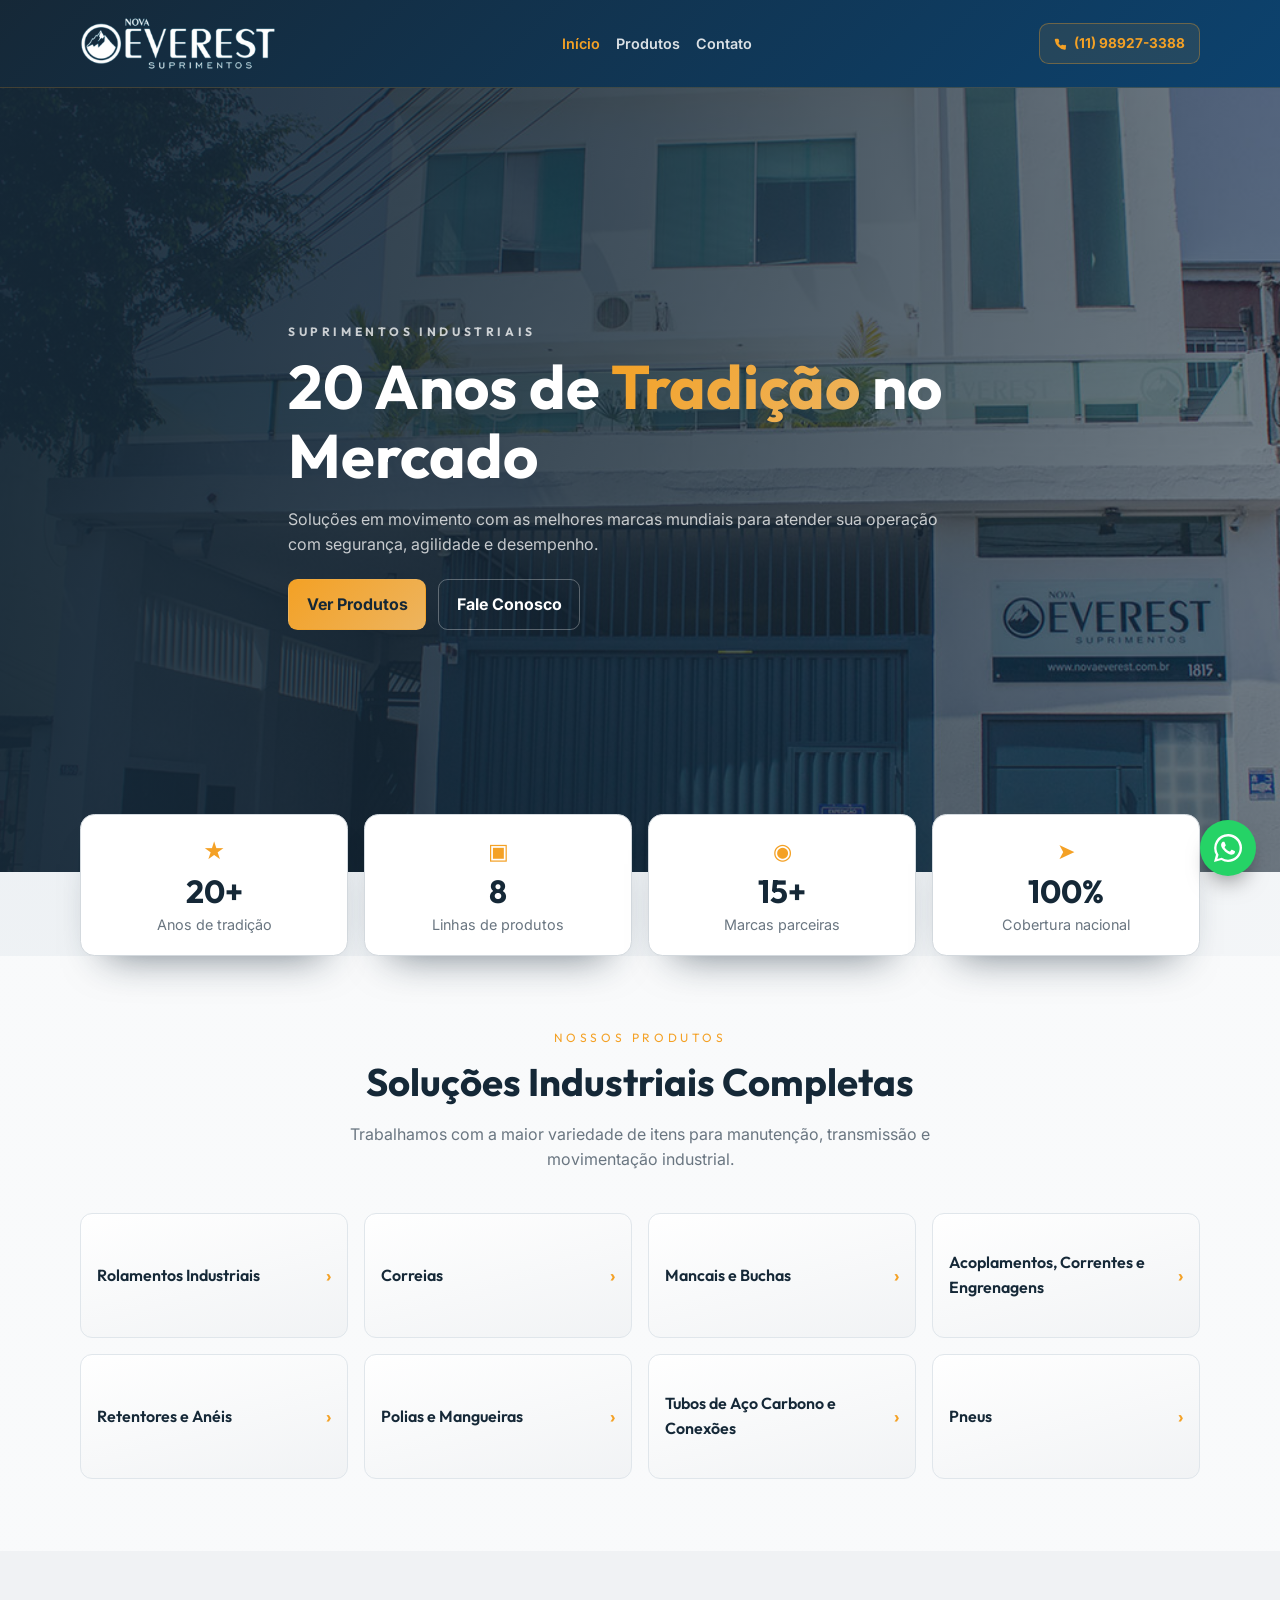
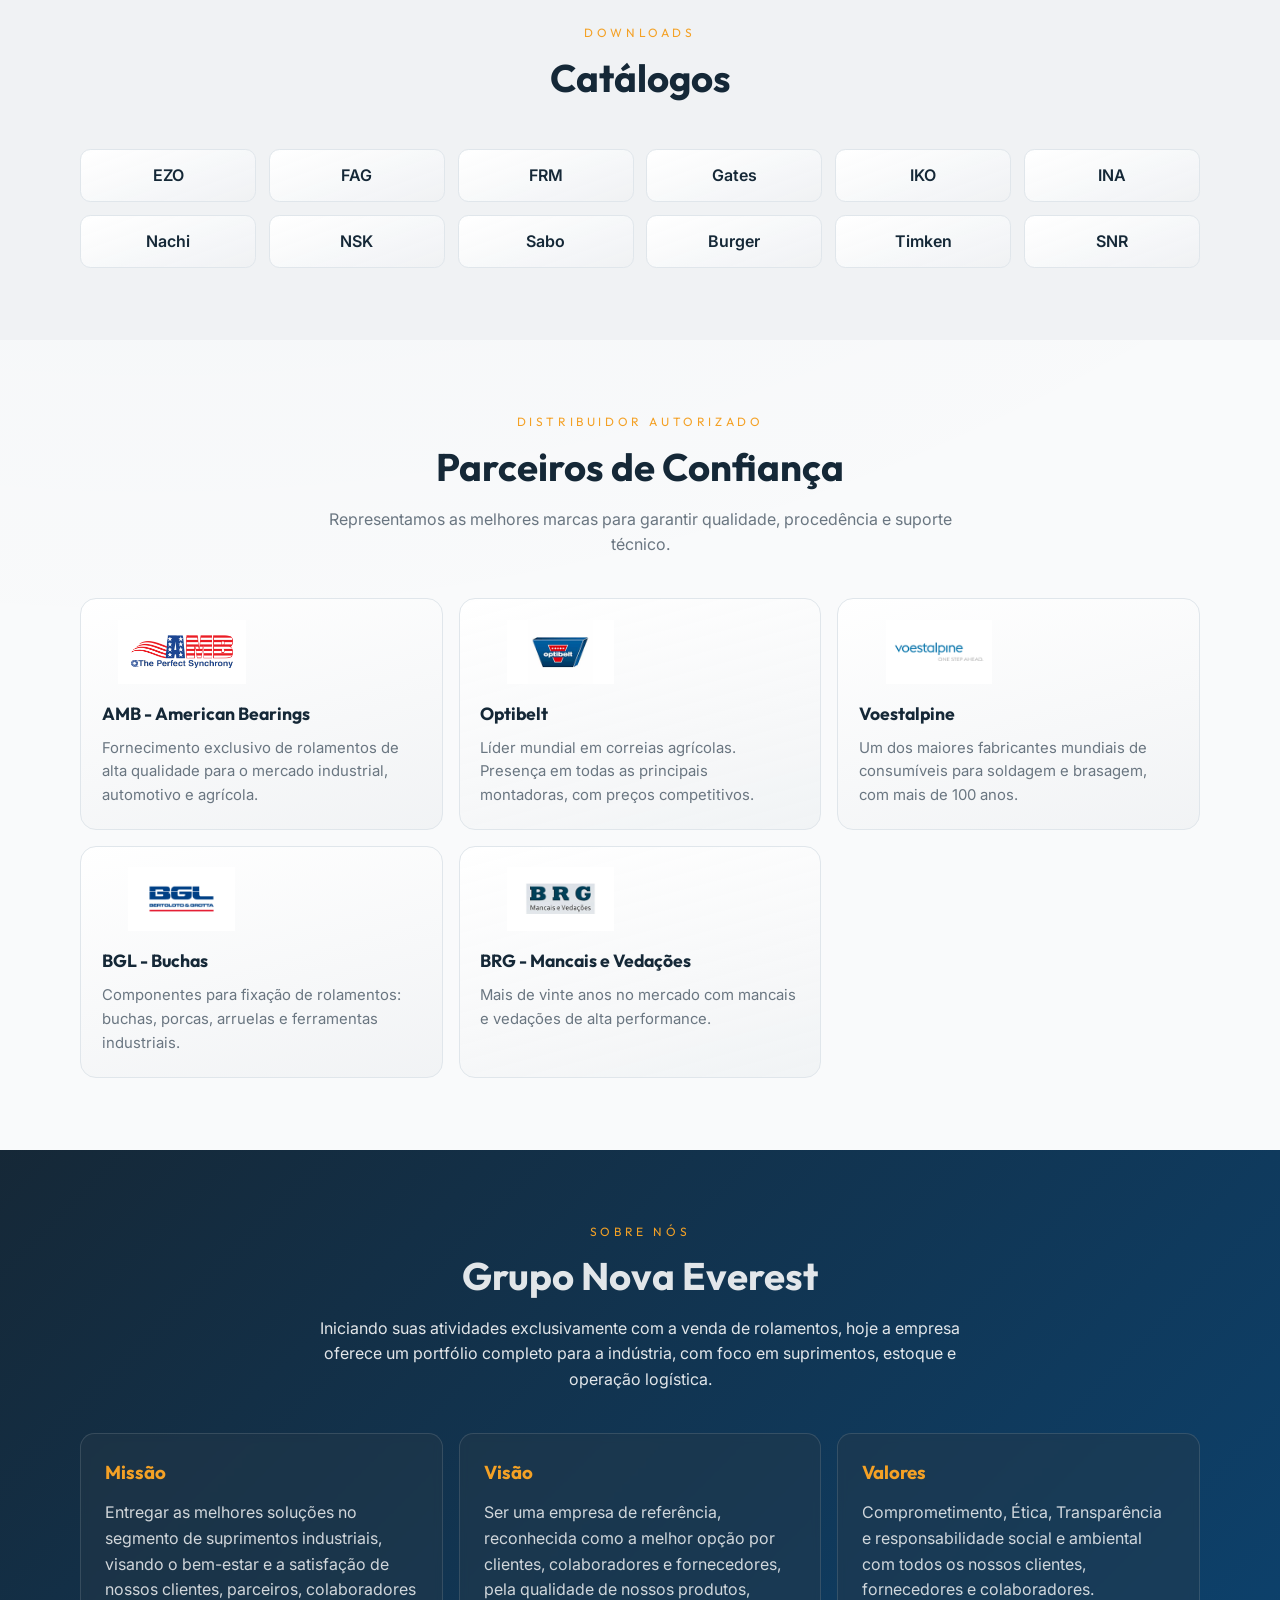
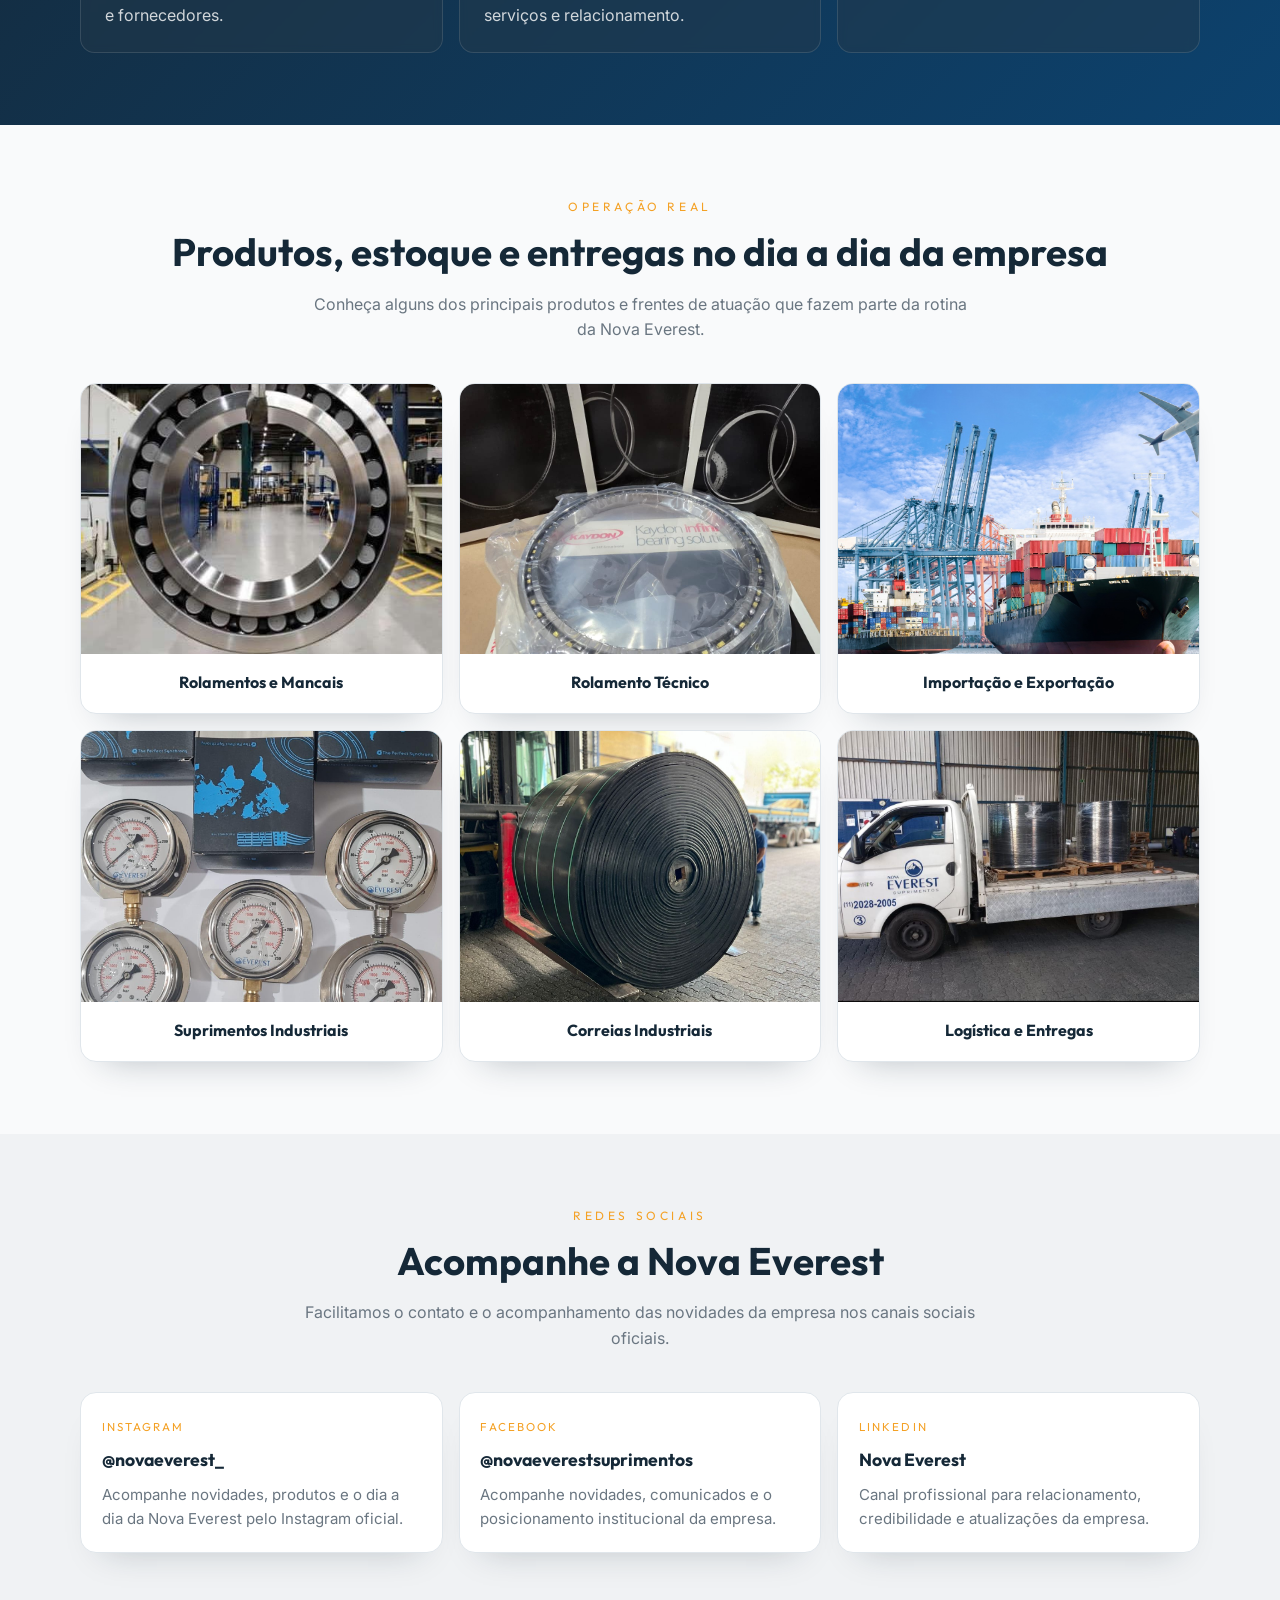
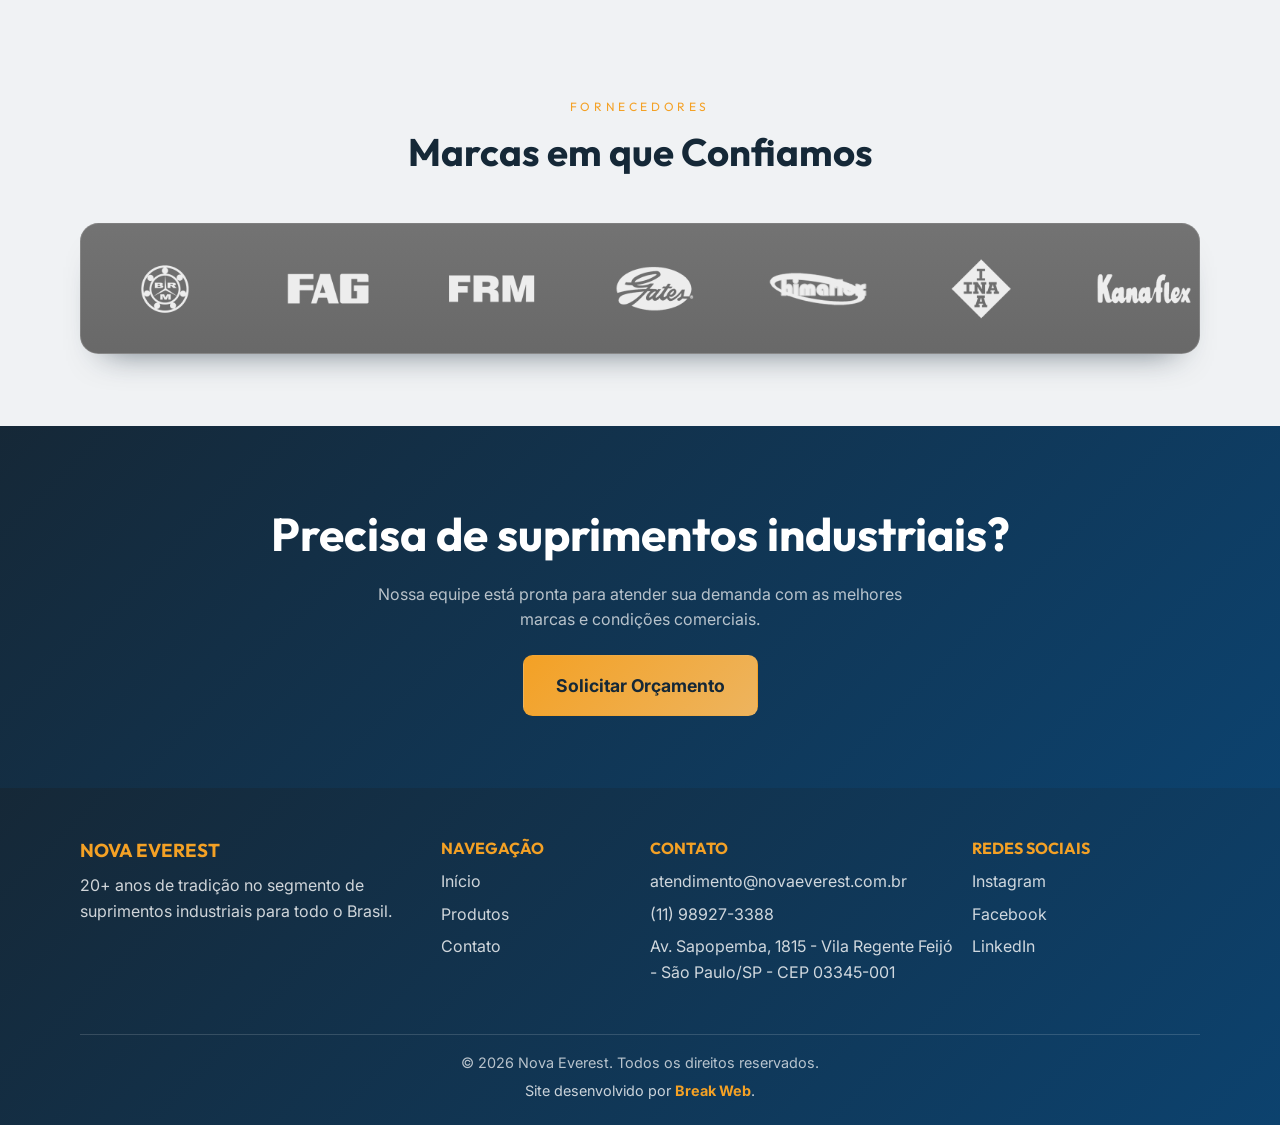
==== commit ea16abcb: "feat: atualiza cards e adiciona credito breakweb" ====
--- a/index.html
+++ b/index.html
@@ -144,15 +144,15 @@
           <div class="operation-gallery">
             <figure class="operation-card reveal slide-up">
               <img src="./assets/home/rolamento-industrial.jpeg" alt="Rolamento industrial de grande porte em ambiente fabril" loading="lazy" />
-              <figcaption>Rolamentos Industriais</figcaption>
+              <figcaption>Rolamentos e Mancais</figcaption>
             </figure>
             <figure class="operation-card reveal slide-up">
               <img src="./assets/home/rolamento-kaydon-1.jpeg" alt="Rolamento técnico embalado para fornecimento" loading="lazy" />
               <figcaption>Rolamento Técnico</figcaption>
             </figure>
-            <figure class="operation-card reveal slide-up">
-              <img src="./assets/home/mancais-nova-everest.jpeg" alt="Mancais da Nova Everest em exposição" loading="lazy" />
-              <figcaption>Mancais</figcaption>
+            <figure class="operation-card operation-card-import reveal slide-up">
+              <img src="./assets/home/importacao-exportacao.jpeg" alt="Operação de importação e exportação com navio cargueiro e transporte aéreo" loading="lazy" />
+              <figcaption>Importação e Exportação</figcaption>
             </figure>
             <figure class="operation-card reveal slide-up">
               <img src="./assets/home/instrumentos-industriais.jpeg" alt="Instrumentos e suprimentos industriais" loading="lazy" />
@@ -275,7 +275,10 @@
           <a href="https://www.linkedin.com/in/novaeverest-2a924a1ab/" target="_blank" rel="noopener">LinkedIn</a>
         </div>
       </div>
-      <div class="section-container footer-copy">© 2026 Nova Everest. Todos os direitos reservados.</div>
+      <div class="section-container footer-copy">
+        <span>© 2026 Nova Everest. Todos os direitos reservados.</span>
+        <span class="footer-credit">Site desenvolvido por <a href="https://breakweb.com.br/" target="_blank" rel="noopener">Break Web</a>.</span>
+      </div>
     </footer>
 
     <a class="whatsapp-float" href="https://wa.me/5511989273388" target="_blank" rel="noopener" aria-label="Falar no WhatsApp">
--- a/styles.css
+++ b/styles.css
@@ -376,6 +376,9 @@
 .operation-card:hover img {
   transform: scale(1.08);
 }
+.operation-card-import img {
+  object-position: center center;
+}
 .operation-card figcaption {
   padding: 1rem 1rem 1.1rem;
   color: hsl(var(--foreground));
@@ -570,10 +573,24 @@
 }
 .footer-copy {
   border-top: 1px solid hsl(0 0% 100% / 0.15);
+  display: flex;
+  flex-direction: column;
+  align-items: center;
+  gap: 0.35rem;
   text-align: center;
   padding: 1rem 0 1.4rem;
   font-size: 0.9rem;
   color: hsl(0 0% 100% / 0.7);
+}
+.footer-credit {
+  color: hsl(0 0% 100% / 0.78);
+}
+.footer-credit a {
+  color: hsl(var(--gold));
+  font-weight: 700;
+}
+.footer-credit a:hover {
+  color: hsl(0 0% 100%);
 }
 
 .whatsapp-float {
